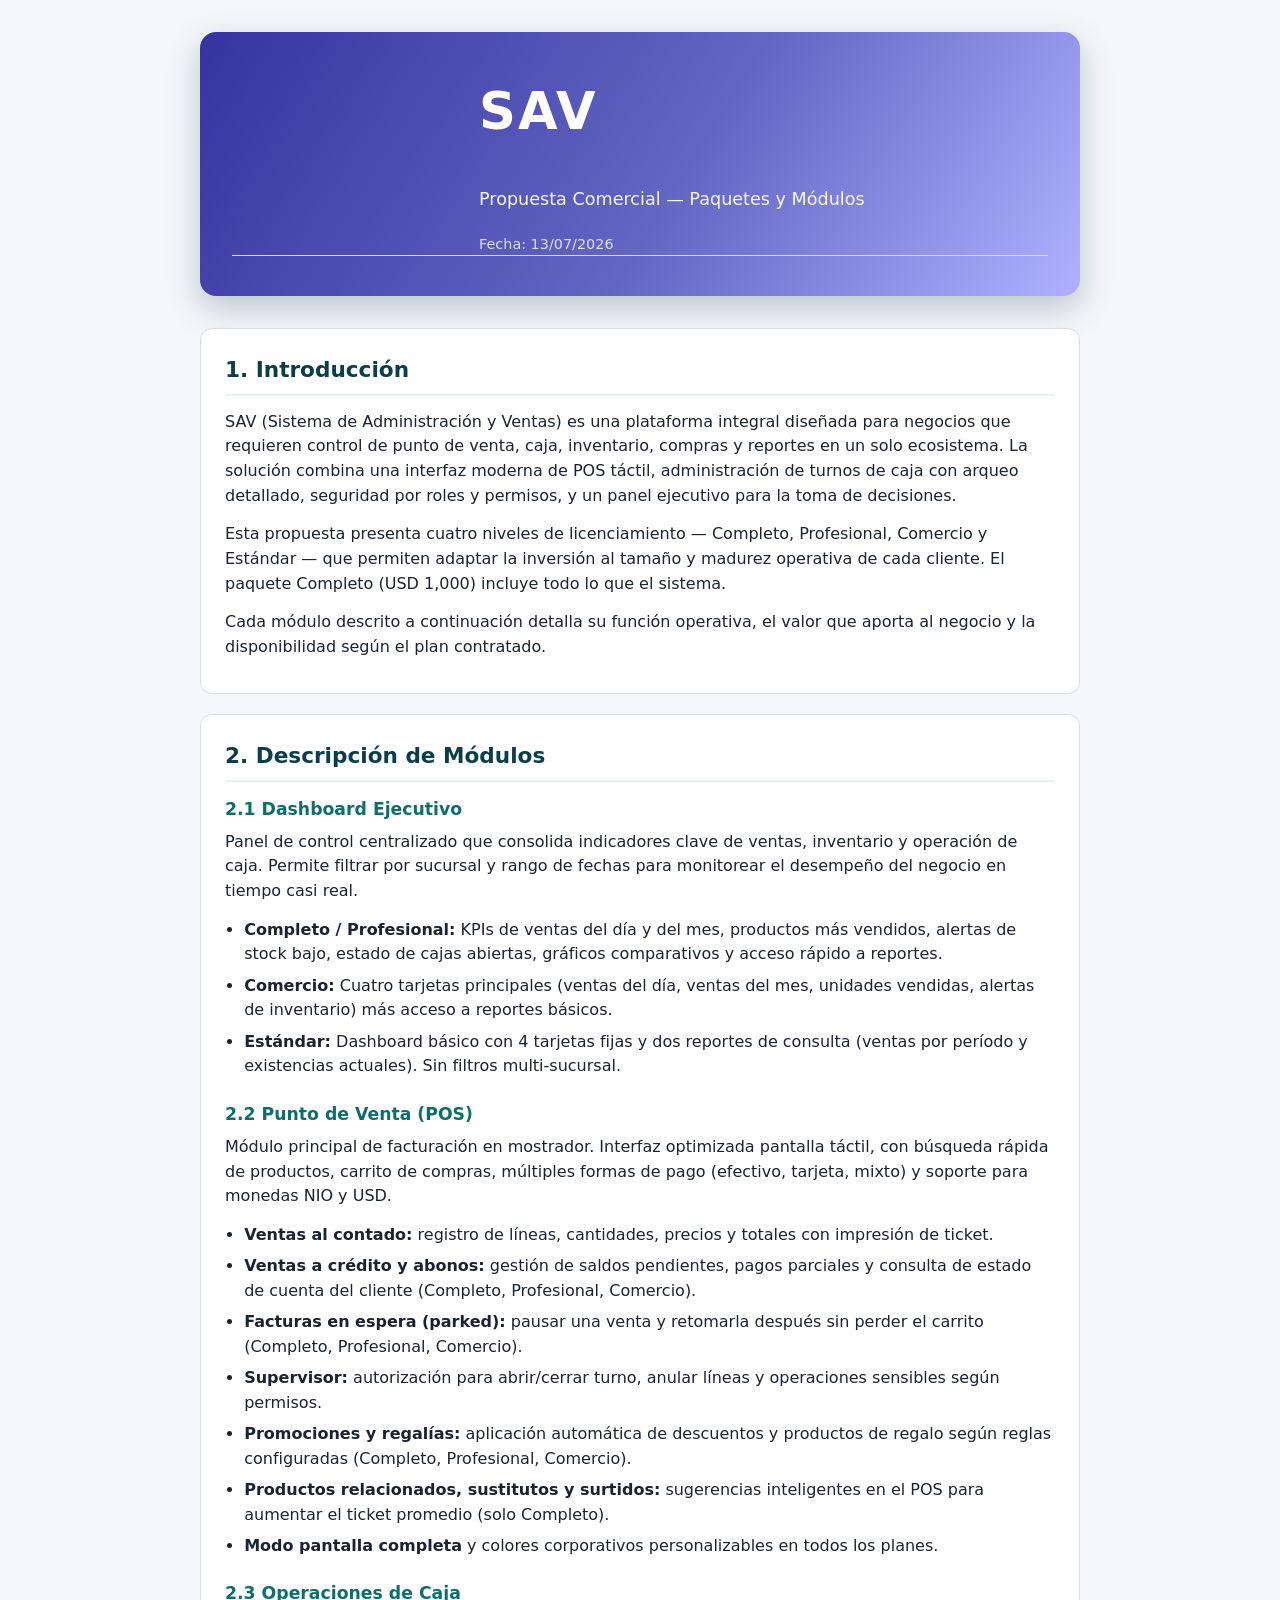
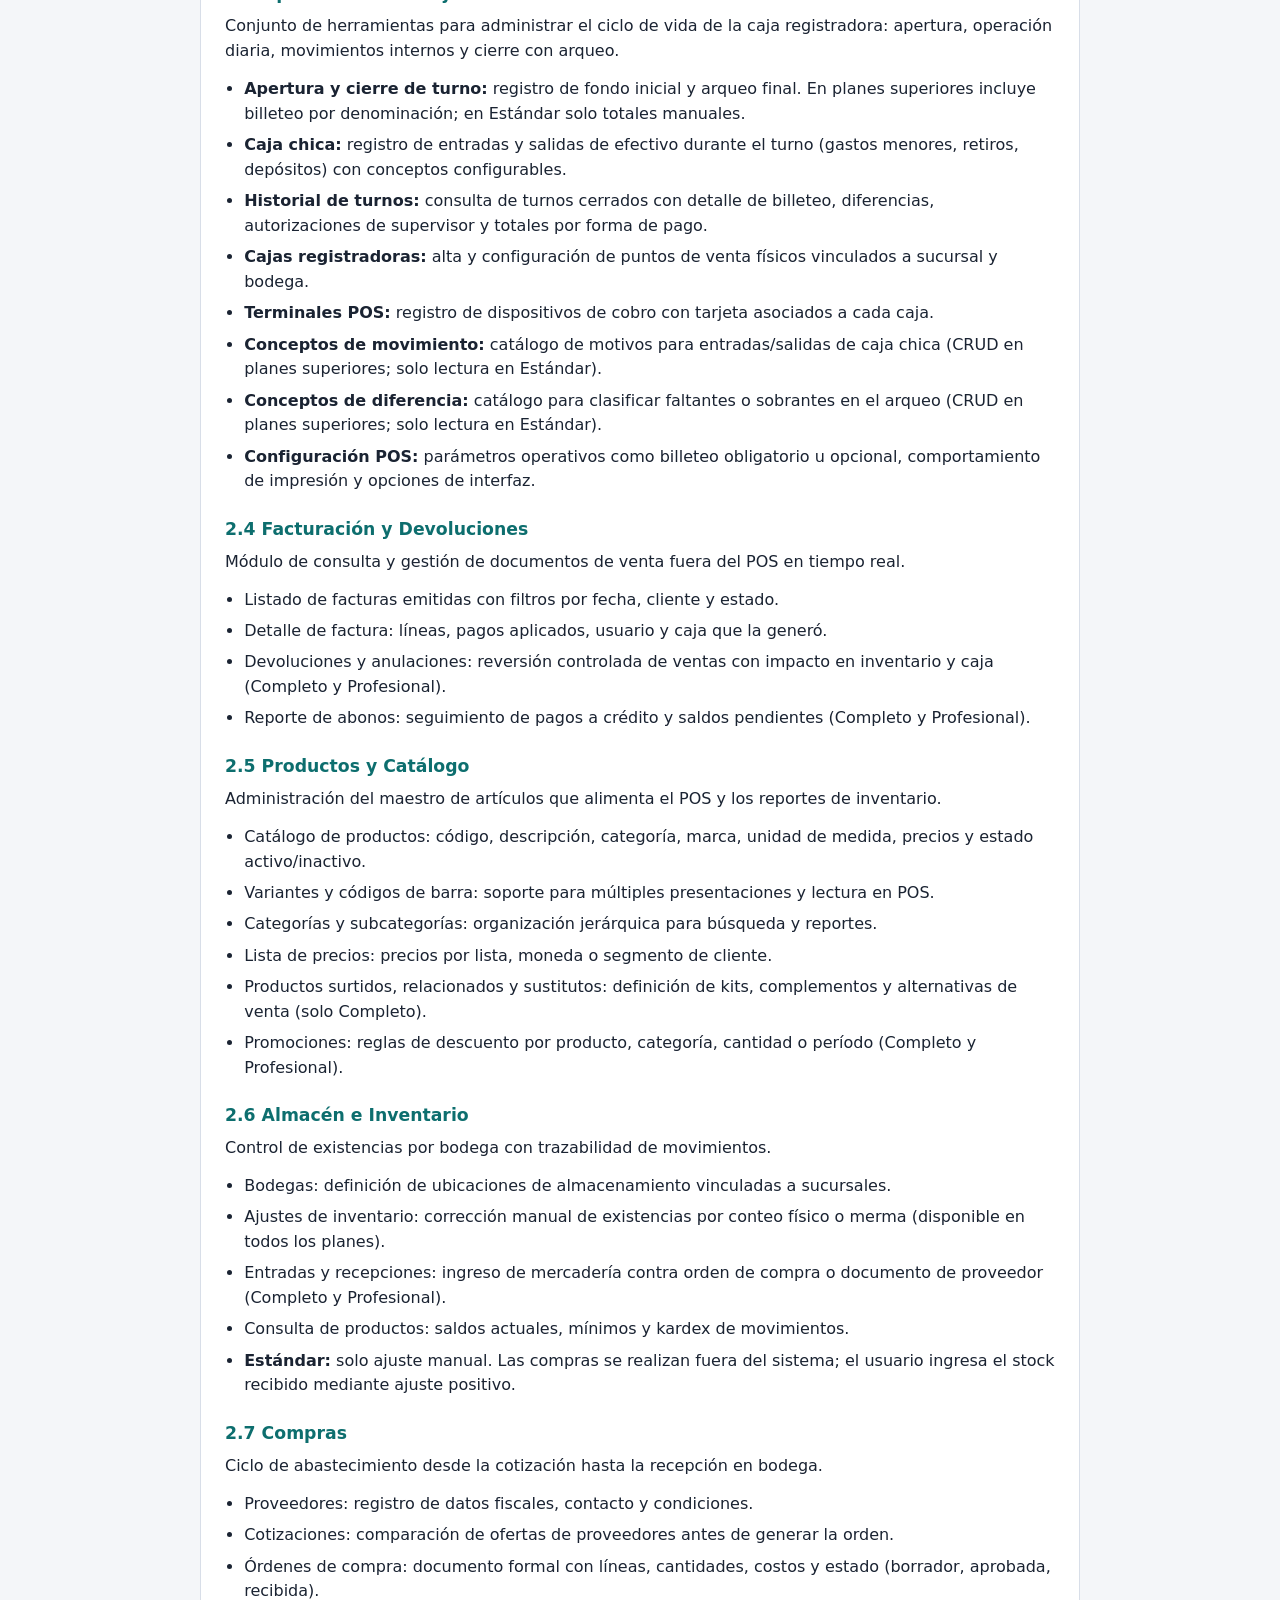
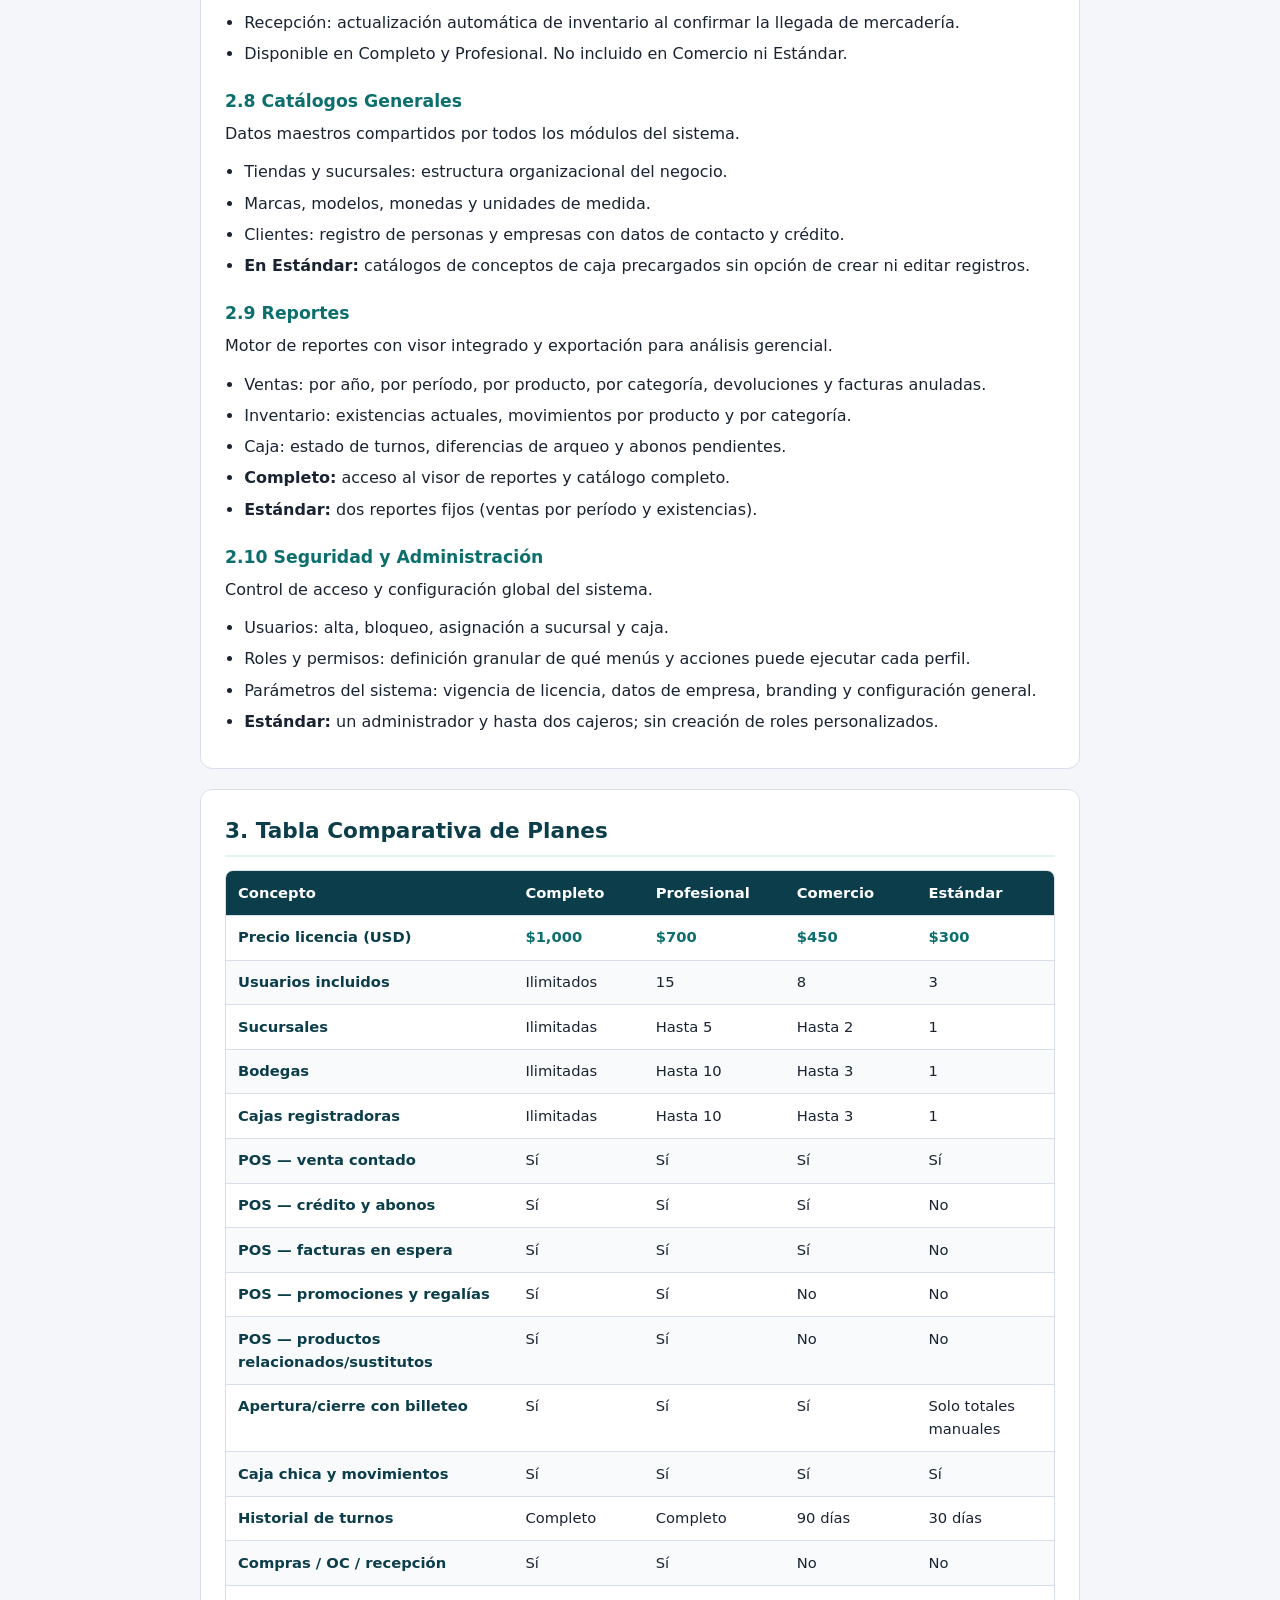
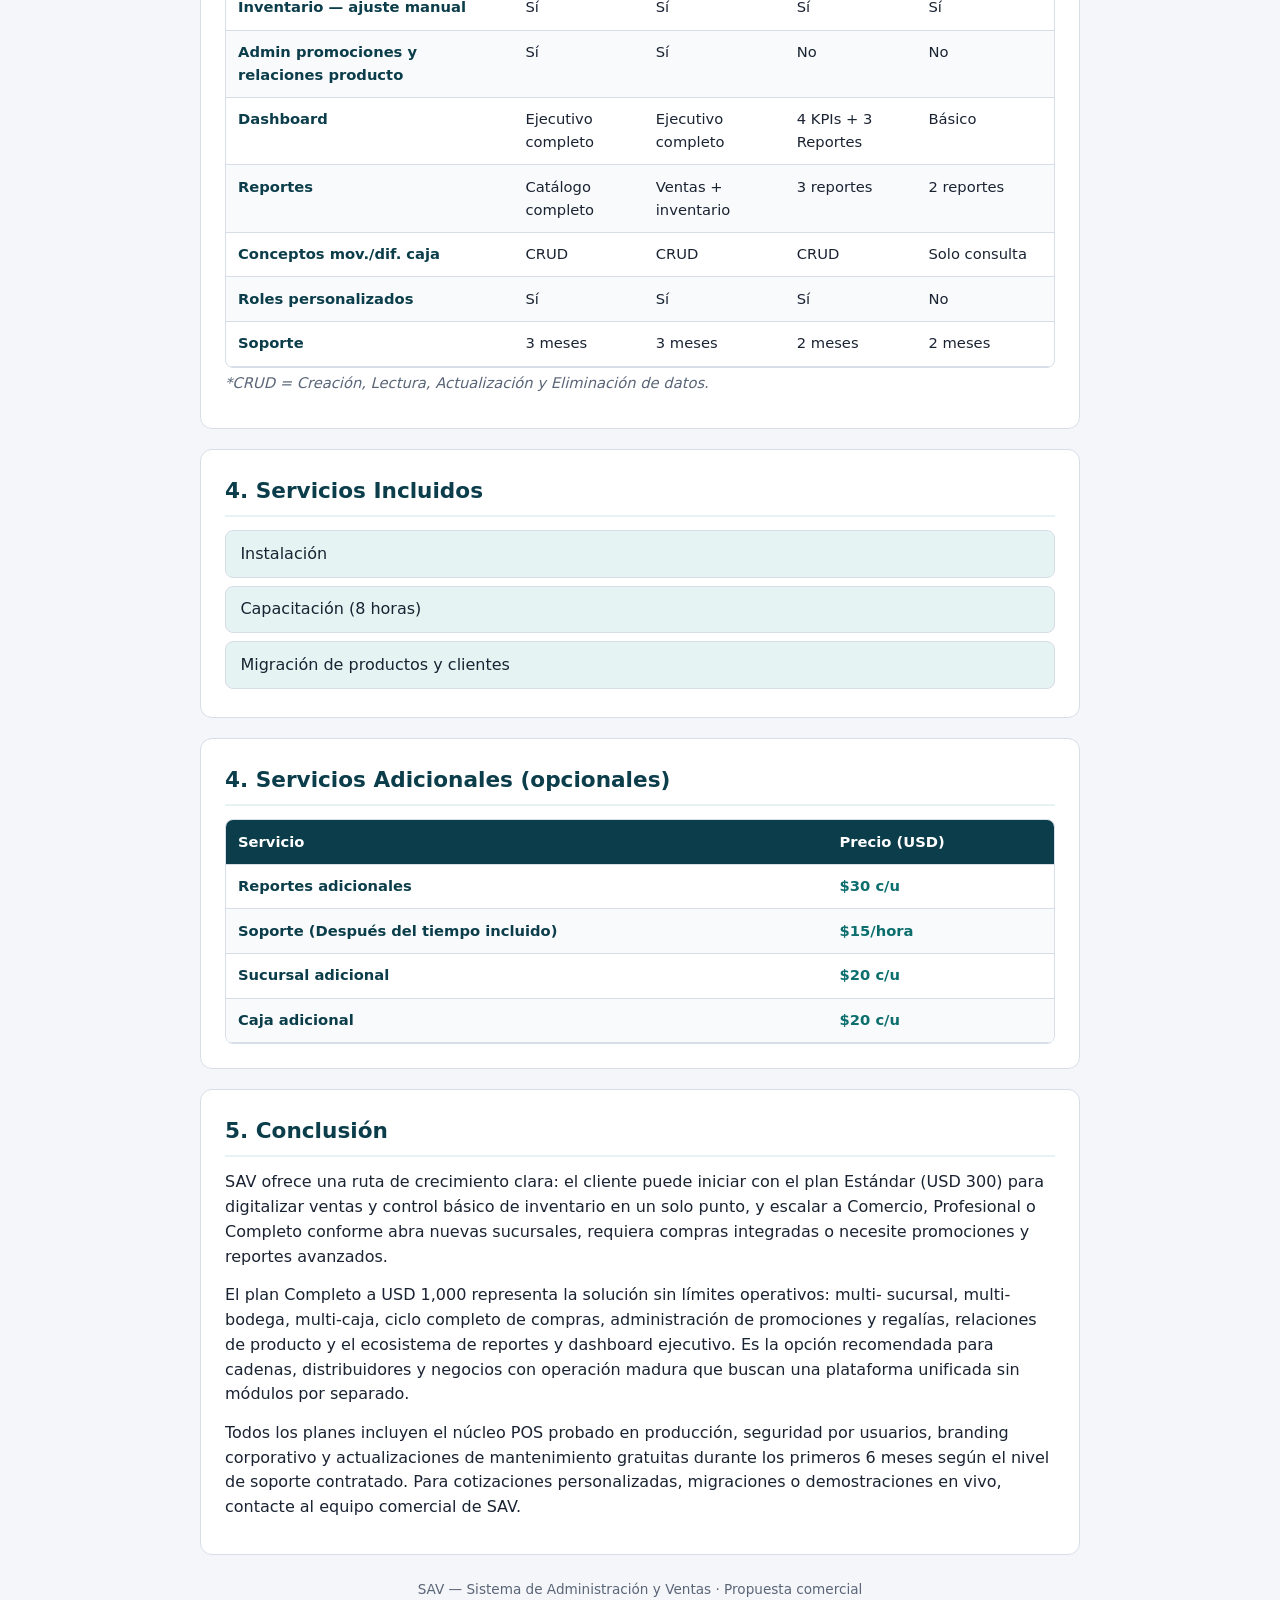
==== oferta-comercial.html @ ff7b7109 "Create oferta-comercial.html" ====
<!DOCTYPE html>
<html lang="es">
<head>
  <meta charset="UTF-8" />
  <meta name="viewport" content="width=device-width, initial-scale=1" />
  <title>SAV — Propuesta Comercial</title>
  <style>
    :root {
      --ink: #1a2332;
      --muted: #5a6577;
      --line: #d8dee8;
      --bg: #f4f6f9;
      --card: #ffffff;
      --accent: #0d6e6e;
      --accent-soft: #e6f3f3;
      --head: #0b3d4a;
    }
    * { box-sizing: border-box; }
    body {
      margin: 0;
      font-family: "Segoe UI", system-ui, -apple-system, sans-serif;
      color: var(--ink);
      background: var(--bg);
      line-height: 1.55;
    }
    .wrap {
      max-width: 920px;
      margin: 0 auto;
      padding: 2rem 1.25rem 4rem;
    }
    header.hero {
    background: linear-gradient(122deg, #36349f 0%, #6366c3 55%, #afb1ff 100%);
    color: #fff;
    border-radius: 16px;
    padding: 2.5rem 2rem;
    margin-bottom: 2rem;
    box-shadow: 0 12px 32px rgba(11, 61, 74, 0.25);
}
    header.hero .logo {    
    max-width: 201px;    
    background: rgba(255, 255, 255, 0.12); 
    padding: 0.45rem 0.7rem;
    
    }
    header.hero h1 { 
    font-size: clamp(2.4rem, 6vw, 3.2rem);
    letter-spacing: 0.04em;
    font-weight: 800;
    margin-top: 0px;
    }
    header.hero p {
      margin: 0.6rem 0 0;
      opacity: 0.95;
      font-size: 1.1rem;
      color:#fff;
    }
    header.hero .date {
      margin-top: 1.25rem;
      font-size: 0.9rem;
      opacity: 0.8;
    }
    section {
      background: var(--card);
      border: 1px solid var(--line);
      border-radius: 12px;
      padding: 1.5rem 1.5rem 1.25rem;
      margin-bottom: 1.25rem;
    }
    h2 {
      margin: 0 0 0.85rem;
      color: var(--head);
      font-size: 1.35rem;
      border-bottom: 2px solid var(--accent-soft);
      padding-bottom: 0.45rem;
    }
    h3 {
      margin: 1.35rem 0 0.45rem;
      color: var(--accent);
      font-size: 1.08rem;
    }
    h3:first-of-type { margin-top: 0.35rem; }
    p { margin: 0 0 0.85rem; color: var(--ink); }
    ul {
      margin: 0.35rem 0 0.85rem;
      padding-left: 1.2rem;
    }
    li { margin-bottom: 0.4rem; }
    .note {
      font-size: 0.92rem;
      color: var(--muted);
      font-style: italic;
    }
    .table-wrap {
      overflow-x: auto;
      margin: 0.75rem 0 0.25rem;
      border-radius: 8px;
      border: 1px solid var(--line);
    }
    table {
      width: 100%;
      border-collapse: collapse;
      font-size: 0.92rem;
      min-width: 640px;
    }
    th, td {
      border-bottom: 1px solid var(--line);
      padding: 0.65rem 0.75rem;
      text-align: left;
      vertical-align: top;
    }
    th {
      background: var(--head);
      color: #fff;
      font-weight: 600;
      position: sticky;
      top: 0;
    }
    tr:nth-child(even) td { background: #f8fafb; }
    td:first-child { font-weight: 600; color: var(--head); }
    .price { color: var(--accent); font-weight: 700; }
    .included-list {
      list-style: none;
      padding: 0;
      margin: 0.5rem 0 0;
    }
    .included-list li {
      padding: 0.65rem 0.9rem;
      border: 1px solid var(--line);
      border-radius: 8px;
      margin-bottom: 0.5rem;
      background: var(--accent-soft);
    }
    footer {
      text-align: center;
      color: var(--muted);
      font-size: 0.85rem;
      margin-top: 1.5rem;
    }
    @media print {
      body { background: #fff; }
      .wrap { padding: 0; max-width: none; }
      header.hero { box-shadow: none; border-radius: 0; }
      section { break-inside: avoid; border: none; padding: 0.5rem 0; }
    }
  </style>
</head>
<body>
  <div class="wrap">
    <header class="hero">
     <table>
        <tbody><tr>
            <td style="width: 247px;">
            <img class="logo" src="SAV.jpg" alt="Logo de la empresa" onerror="this.style.display='none'">
        </td>
              <td style=" padding: 0;  margin: 0;">
              <div>
          <h1>SAV</h1>
      <p>Propuesta Comercial — Paquetes y Módulos</p>
      <div class="date">Fecha: 13/07/2026</div>
     </div>
        </td>
        </tr>
    </tbody></table>
    </header>

    <section id="introduccion">
      <h2>1. Introducción</h2>
      <p>
        SAV (Sistema de Administración y Ventas) es una plataforma integral diseñada
        para negocios que requieren control de punto de venta, caja, inventario, compras y
        reportes en un solo ecosistema. La solución combina una interfaz moderna de
        POS táctil, administración de turnos de caja con arqueo detallado, seguridad por
        roles y permisos, y un panel ejecutivo para la toma de decisiones.
      </p>
      <p>
        Esta propuesta presenta cuatro niveles de licenciamiento — Completo,
        Profesional, Comercio y Estándar — que permiten adaptar la inversión al tamaño y
        madurez operativa de cada cliente. El paquete Completo (USD 1,000) incluye todo
        lo que el sistema.
      </p>
      <p>
        Cada módulo descrito a continuación detalla su función operativa, el valor que
        aporta al negocio y la disponibilidad según el plan contratado.
      </p>
    </section>

    <section id="modulos">
      <h2>2. Descripción de Módulos</h2>

      <h3>2.1 Dashboard Ejecutivo</h3>
      <p>
        Panel de control centralizado que consolida indicadores clave de ventas,
        inventario y operación de caja. Permite filtrar por sucursal y rango de fechas para
        monitorear el desempeño del negocio en tiempo casi real.
      </p>
      <ul>
        <li><strong>Completo / Profesional:</strong> KPIs de ventas del día y del mes, productos más vendidos, alertas de stock bajo, estado de cajas abiertas, gráficos comparativos y acceso rápido a reportes.</li>
        <li><strong>Comercio:</strong> Cuatro tarjetas principales (ventas del día, ventas del mes, unidades vendidas, alertas de inventario) más acceso a reportes básicos.</li>
        <li><strong>Estándar:</strong> Dashboard básico con 4 tarjetas fijas y dos reportes de consulta (ventas por período y existencias actuales). Sin filtros multi-sucursal.</li>
      </ul>

      <h3>2.2 Punto de Venta (POS)</h3>
      <p>
        Módulo principal de facturación en mostrador. Interfaz optimizada pantalla táctil,
        con búsqueda rápida de productos, carrito de compras, múltiples formas de pago
        (efectivo, tarjeta, mixto) y soporte para monedas NIO y USD.
      </p>
      <ul>
        <li><strong>Ventas al contado:</strong> registro de líneas, cantidades, precios y totales con impresión de ticket.</li>
        <li><strong>Ventas a crédito y abonos:</strong> gestión de saldos pendientes, pagos parciales y consulta de estado de cuenta del cliente (Completo, Profesional, Comercio).</li>
        <li><strong>Facturas en espera (parked):</strong> pausar una venta y retomarla después sin perder el carrito (Completo, Profesional, Comercio).</li>
        <li><strong>Supervisor:</strong> autorización para abrir/cerrar turno, anular líneas y operaciones sensibles según permisos.</li>
        <li><strong>Promociones y regalías:</strong> aplicación automática de descuentos y productos de regalo según reglas configuradas (Completo, Profesional, Comercio).</li>
        <li><strong>Productos relacionados, sustitutos y surtidos:</strong> sugerencias inteligentes en el POS para aumentar el ticket promedio (solo Completo).</li>
        <li><strong>Modo pantalla completa</strong> y colores corporativos personalizables en todos los planes.</li>
      </ul>

      <h3>2.3 Operaciones de Caja</h3>
      <p>
        Conjunto de herramientas para administrar el ciclo de vida de la caja registradora:
        apertura, operación diaria, movimientos internos y cierre con arqueo.
      </p>
      <ul>
        <li><strong>Apertura y cierre de turno:</strong> registro de fondo inicial y arqueo final. En planes superiores incluye billeteo por denominación; en Estándar solo totales manuales.</li>
        <li><strong>Caja chica:</strong> registro de entradas y salidas de efectivo durante el turno (gastos menores, retiros, depósitos) con conceptos configurables.</li>
        <li><strong>Historial de turnos:</strong> consulta de turnos cerrados con detalle de billeteo, diferencias, autorizaciones de supervisor y totales por forma de pago.</li>
        <li><strong>Cajas registradoras:</strong> alta y configuración de puntos de venta físicos vinculados a sucursal y bodega.</li>
        <li><strong>Terminales POS:</strong> registro de dispositivos de cobro con tarjeta asociados a cada caja.</li>
        <li><strong>Conceptos de movimiento:</strong> catálogo de motivos para entradas/salidas de caja chica (CRUD en planes superiores; solo lectura en Estándar).</li>
        <li><strong>Conceptos de diferencia:</strong> catálogo para clasificar faltantes o sobrantes en el arqueo (CRUD en planes superiores; solo lectura en Estándar).</li>
        <li><strong>Configuración POS:</strong> parámetros operativos como billeteo obligatorio u opcional, comportamiento de impresión y opciones de interfaz.</li>
      </ul>

      <h3>2.4 Facturación y Devoluciones</h3>
      <p>
        Módulo de consulta y gestión de documentos de venta fuera del POS en tiempo real.
      </p>
      <ul>
        <li>Listado de facturas emitidas con filtros por fecha, cliente y estado.</li>
        <li>Detalle de factura: líneas, pagos aplicados, usuario y caja que la generó.</li>
        <li>Devoluciones y anulaciones: reversión controlada de ventas con impacto en inventario y caja (Completo y Profesional).</li>
        <li>Reporte de abonos: seguimiento de pagos a crédito y saldos pendientes (Completo y Profesional).</li>
      </ul>

      <h3>2.5 Productos y Catálogo</h3>
      <p>
        Administración del maestro de artículos que alimenta el POS y los reportes de inventario.
      </p>
      <ul>
        <li>Catálogo de productos: código, descripción, categoría, marca, unidad de medida, precios y estado activo/inactivo.</li>
        <li>Variantes y códigos de barra: soporte para múltiples presentaciones y lectura en POS.</li>
        <li>Categorías y subcategorías: organización jerárquica para búsqueda y reportes.</li>
        <li>Lista de precios: precios por lista, moneda o segmento de cliente.</li>
        <li>Productos surtidos, relacionados y sustitutos: definición de kits, complementos y alternativas de venta (solo Completo).</li>
        <li>Promociones: reglas de descuento por producto, categoría, cantidad o período (Completo y Profesional).</li>
      </ul>

      <h3>2.6 Almacén e Inventario</h3>
      <p>
        Control de existencias por bodega con trazabilidad de movimientos.
      </p>
      <ul>
        <li>Bodegas: definición de ubicaciones de almacenamiento vinculadas a sucursales.</li>
        <li>Ajustes de inventario: corrección manual de existencias por conteo físico o merma (disponible en todos los planes).</li>
        <li>Entradas y recepciones: ingreso de mercadería contra orden de compra o documento de proveedor (Completo y Profesional).</li>
        <li>Consulta de productos: saldos actuales, mínimos y kardex de movimientos.</li>
        <li><strong>Estándar:</strong> solo ajuste manual. Las compras se realizan fuera del sistema; el usuario ingresa el stock recibido mediante ajuste positivo.</li>
      </ul>

      <h3>2.7 Compras</h3>
      <p>
        Ciclo de abastecimiento desde la cotización hasta la recepción en bodega.
      </p>
      <ul>
        <li>Proveedores: registro de datos fiscales, contacto y condiciones.</li>
        <li>Cotizaciones: comparación de ofertas de proveedores antes de generar la orden.</li>
        <li>Órdenes de compra: documento formal con líneas, cantidades, costos y estado (borrador, aprobada, recibida).</li>
        <li>Recepción: actualización automática de inventario al confirmar la llegada de mercadería.</li>
        <li>Disponible en Completo y Profesional. No incluido en Comercio ni Estándar.</li>
      </ul>

      <h3>2.8 Catálogos Generales</h3>
      <p>
        Datos maestros compartidos por todos los módulos del sistema.
      </p>
      <ul>
        <li>Tiendas y sucursales: estructura organizacional del negocio.</li>
        <li>Marcas, modelos, monedas y unidades de medida.</li>
        <li>Clientes: registro de personas y empresas con datos de contacto y crédito.</li>
        <li><strong>En Estándar:</strong> catálogos de conceptos de caja precargados sin opción de crear ni editar registros.</li>
      </ul>

      <h3>2.9 Reportes</h3>
      <p>
        Motor de reportes con visor integrado y exportación para análisis gerencial.
      </p>
      <ul>
        <li>Ventas: por año, por período, por producto, por categoría, devoluciones y facturas anuladas.</li>
        <li>Inventario: existencias actuales, movimientos por producto y por categoría.</li>
        <li>Caja: estado de turnos, diferencias de arqueo y abonos pendientes.</li>
        <li><strong>Completo:</strong> acceso al visor de reportes y catálogo completo.</li>
        <li><strong>Estándar:</strong> dos reportes fijos (ventas por período y existencias).</li>
      </ul>

      <h3>2.10 Seguridad y Administración</h3>
      <p>
        Control de acceso y configuración global del sistema.
      </p>
      <ul>
        <li>Usuarios: alta, bloqueo, asignación a sucursal y caja.</li>
        <li>Roles y permisos: definición granular de qué menús y acciones puede ejecutar cada perfil.</li>
        <li>Parámetros del sistema: vigencia de licencia, datos de empresa, branding y configuración general.</li>
        <li><strong>Estándar:</strong> un administrador y hasta dos cajeros; sin creación de roles personalizados.</li>
      </ul>
    </section>

    <section id="planes">
      <h2>3. Tabla Comparativa de Planes</h2>
      <div class="table-wrap">
        <table>
          <thead>
            <tr>
              <th>Concepto</th>
              <th>Completo</th>
              <th>Profesional</th>
              <th>Comercio</th>
              <th>Estándar</th>
            </tr>
          </thead>
          <tbody>
            <tr>
              <td>Precio licencia (USD)</td>
              <td class="price">$1,000</td>
              <td class="price">$700</td>
              <td class="price">$450</td>
              <td class="price">$300</td>
            </tr>
            <tr><td>Usuarios incluidos</td><td>Ilimitados</td><td>15</td><td>8</td><td>3</td></tr>
            <tr><td>Sucursales</td><td>Ilimitadas</td><td>Hasta 5</td><td>Hasta 2</td><td>1</td></tr>
            <tr><td>Bodegas</td><td>Ilimitadas</td><td>Hasta 10</td><td>Hasta 3</td><td>1</td></tr>
            <tr><td>Cajas registradoras</td><td>Ilimitadas</td><td>Hasta 10</td><td>Hasta 3</td><td>1</td></tr>
            <tr><td>POS — venta contado</td><td>Sí</td><td>Sí</td><td>Sí</td><td>Sí</td></tr>
            <tr><td>POS — crédito y abonos</td><td>Sí</td><td>Sí</td><td>Sí</td><td>No</td></tr>
            <tr><td>POS — facturas en espera</td><td>Sí</td><td>Sí</td><td>Sí</td><td>No</td></tr>
            <tr><td>POS — promociones y regalías</td><td>Sí</td><td>Sí</td><td>No</td><td>No</td></tr>
            <tr><td>POS — productos relacionados/sustitutos</td><td>Sí</td><td>Sí</td><td>No</td><td>No</td></tr>
            <tr><td>Apertura/cierre con billeteo</td><td>Sí</td><td>Sí</td><td>Sí</td><td>Solo totales manuales</td></tr>
            <tr><td>Caja chica y movimientos</td><td>Sí</td><td>Sí</td><td>Sí</td><td>Sí</td></tr>
            <tr><td>Historial de turnos</td><td>Completo</td><td>Completo</td><td>90 días</td><td>30 días</td></tr>
            <tr><td>Compras / OC / recepción</td><td>Sí</td><td>Sí</td><td>No</td><td>No</td></tr>
            <tr><td>Inventario — ajuste manual</td><td>Sí</td><td>Sí</td><td>Sí</td><td>Sí</td></tr>
            <tr><td>Admin promociones y relaciones producto</td><td>Sí</td><td>Sí</td><td>No</td><td>No</td></tr>
            <tr>
              <td>Dashboard</td>
              <td>Ejecutivo completo</td>
              <td>Ejecutivo completo</td>
              <td>4 KPIs + 3 Reportes</td>
              <td>Básico</td>
            </tr>
            <tr>
              <td>Reportes</td>
              <td>Catálogo completo</td>
              <td>Ventas + inventario</td>
              <td>3 reportes</td>
              <td>2 reportes</td>
            </tr>
            <tr>
              <td>Conceptos mov./dif. caja</td>
              <td>CRUD</td>
              <td>CRUD</td>
              <td>CRUD</td>
              <td>Solo consulta</td>
            </tr>
            <tr><td>Roles personalizados</td><td>Sí</td><td>Sí</td><td>Sí</td><td>No</td></tr>
            <tr><td>Soporte</td><td>3 meses</td><td>3 meses</td><td>2 meses</td><td>2 meses</td></tr>
          </tbody>
        </table>
      </div>
      <p class="note">*CRUD = Creación, Lectura, Actualización y Eliminación de datos.</p>
    </section>

    <section id="servicios-incluidos">
      <h2>4. Servicios Incluidos</h2>
      <ul class="included-list">
        <li>Instalación</li>
        <li>Capacitación (8 horas)</li>
        <li>Migración de productos y clientes</li>
      </ul>
    </section>

    <section id="servicios-adicionales">
      <h2>4. Servicios Adicionales (opcionales)</h2>
      <div class="table-wrap">
        <table>
          <thead>
            <tr>
              <th>Servicio</th>
              <th>Precio (USD)</th>
            </tr>
          </thead>
          <tbody>
            <tr><td>Reportes adicionales</td><td class="price">$30 c/u</td></tr>
            <tr><td>Soporte (Después del tiempo incluido)</td><td class="price">$15/hora</td></tr>
            <tr><td>Sucursal adicional</td><td class="price">$20 c/u</td></tr>
            <tr><td>Caja adicional</td><td class="price">$20 c/u</td></tr>
          </tbody>
        </table>
      </div>
    </section>

    <section id="conclusion">
      <h2>5. Conclusión</h2>
      <p>
        SAV ofrece una ruta de crecimiento clara: el cliente puede iniciar con el plan
        Estándar (USD 300) para digitalizar ventas y control básico de inventario en un
        solo punto, y escalar a Comercio, Profesional o Completo conforme abra
        nuevas sucursales, requiera compras integradas o necesite promociones y
        reportes avanzados.
      </p>
      <p>
        El plan Completo a USD 1,000 representa la solución sin límites operativos: multi-
        sucursal, multi-bodega, multi-caja, ciclo completo de compras, administración de
        promociones y regalías, relaciones de producto y el ecosistema de reportes y
        dashboard ejecutivo. Es la opción recomendada para cadenas, distribuidores y
        negocios con operación madura que buscan una plataforma unificada sin módulos
        por separado.
      </p>
      <p>
        Todos los planes incluyen el núcleo POS probado en producción, seguridad por
        usuarios, branding corporativo y actualizaciones de mantenimiento gratuitas
        durante los primeros 6 meses según el nivel de soporte contratado. Para
        cotizaciones personalizadas, migraciones o demostraciones en vivo, contacte al
        equipo comercial de SAV.
      </p>
    </section>

    <footer>
      SAV — Sistema de Administración y Ventas · Propuesta comercial
    </footer>
  </div>
</body>
</html>
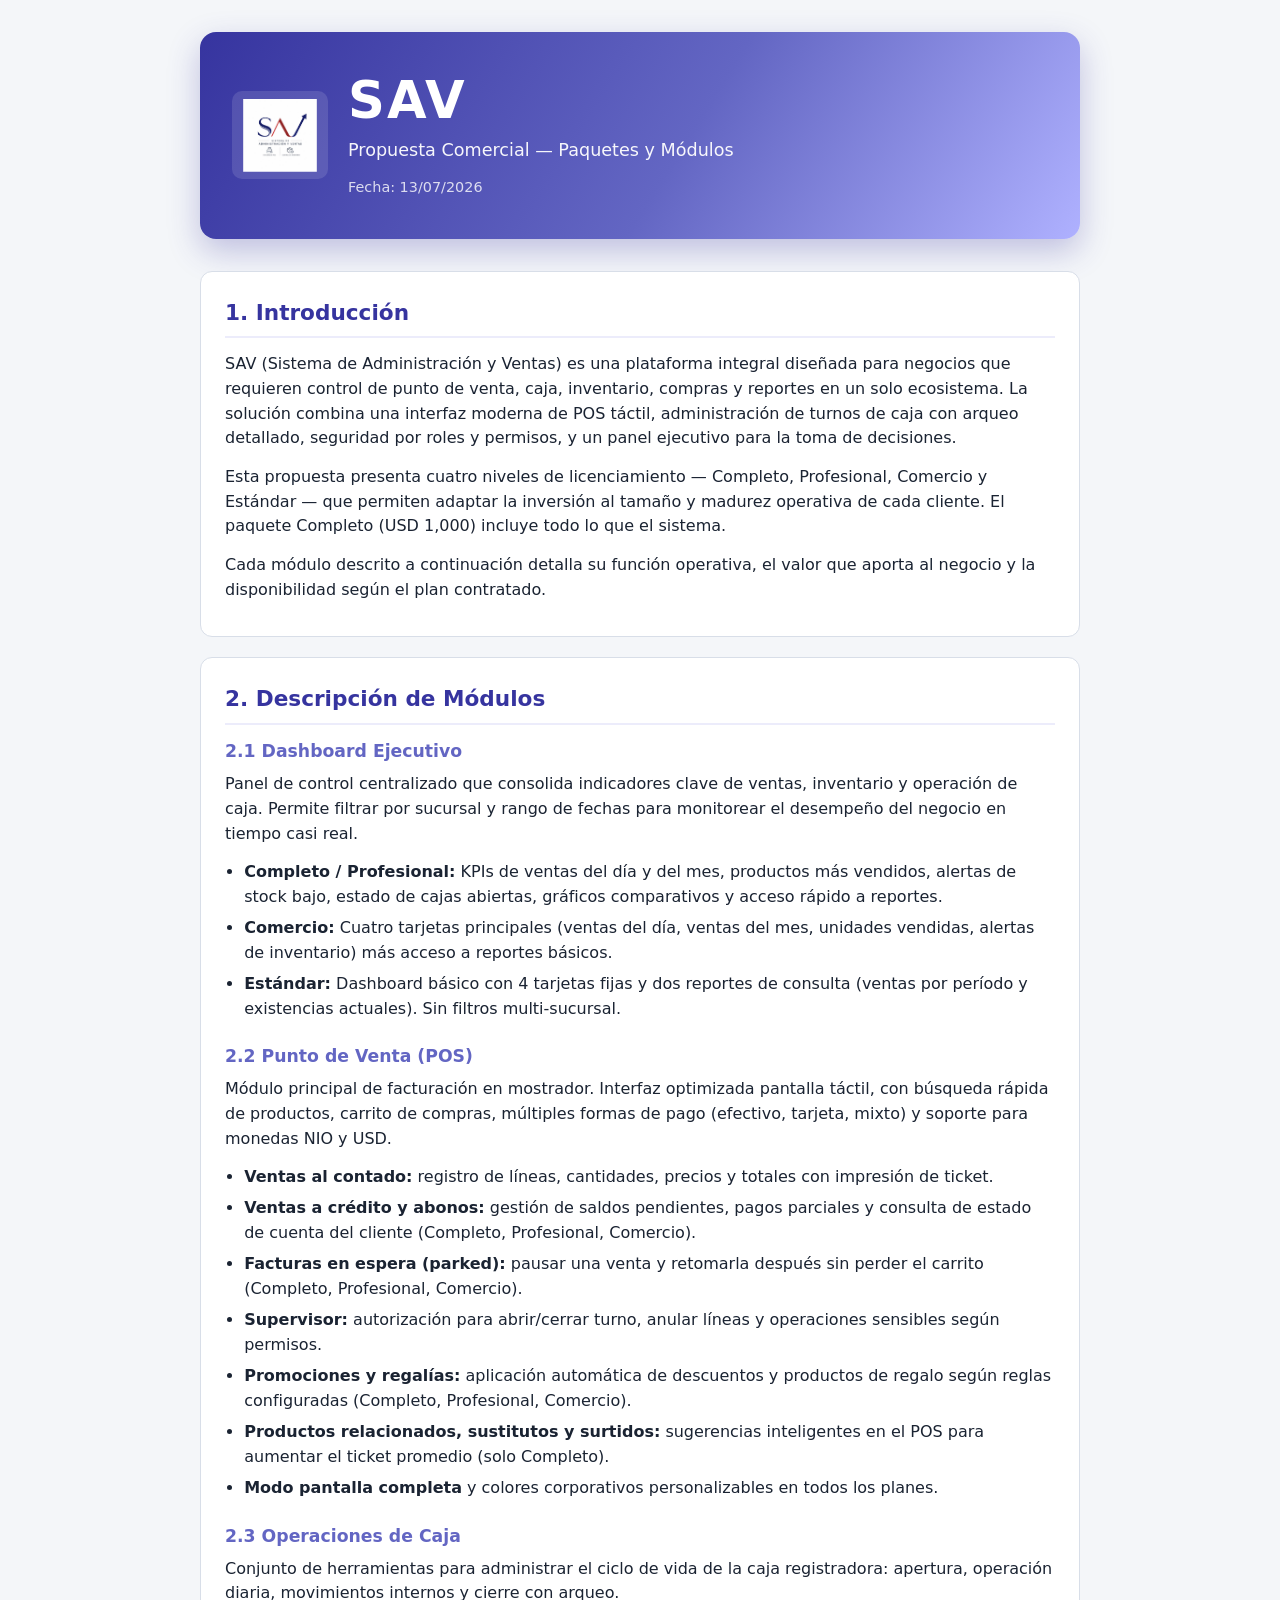
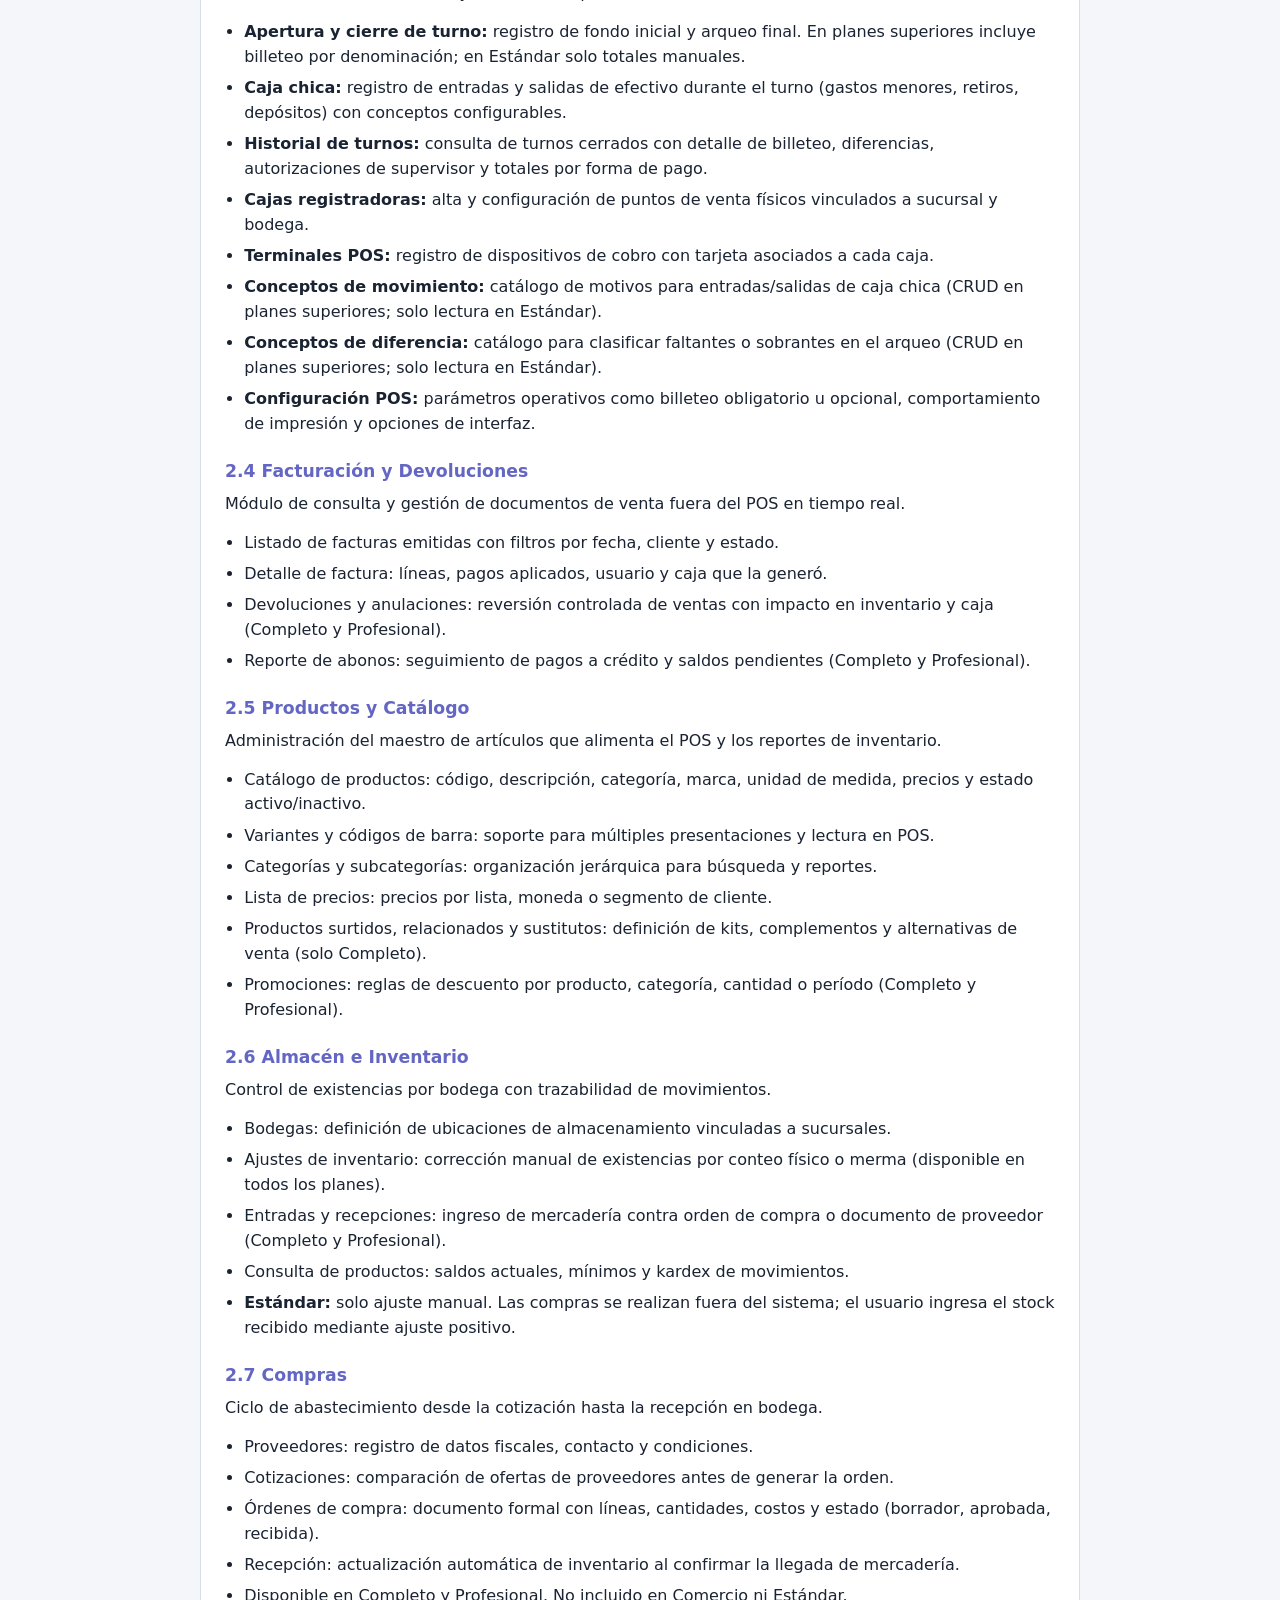
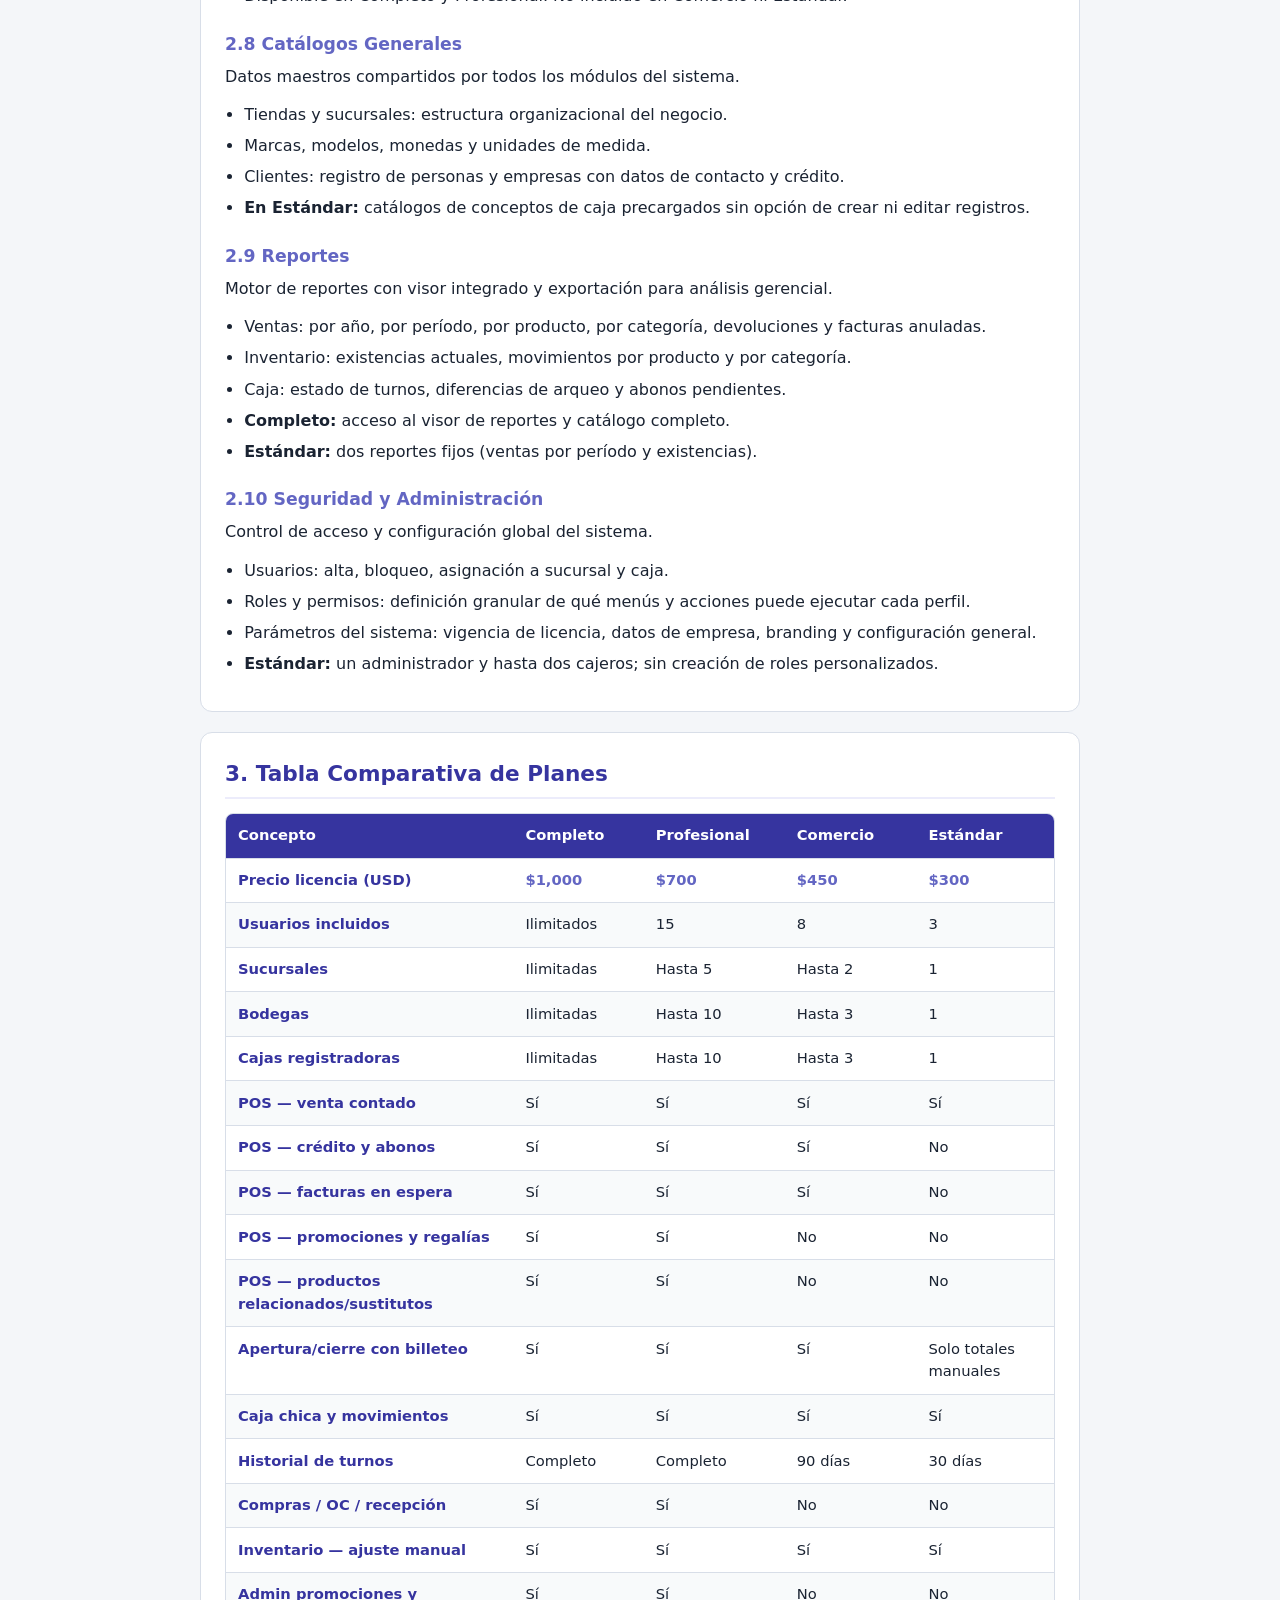
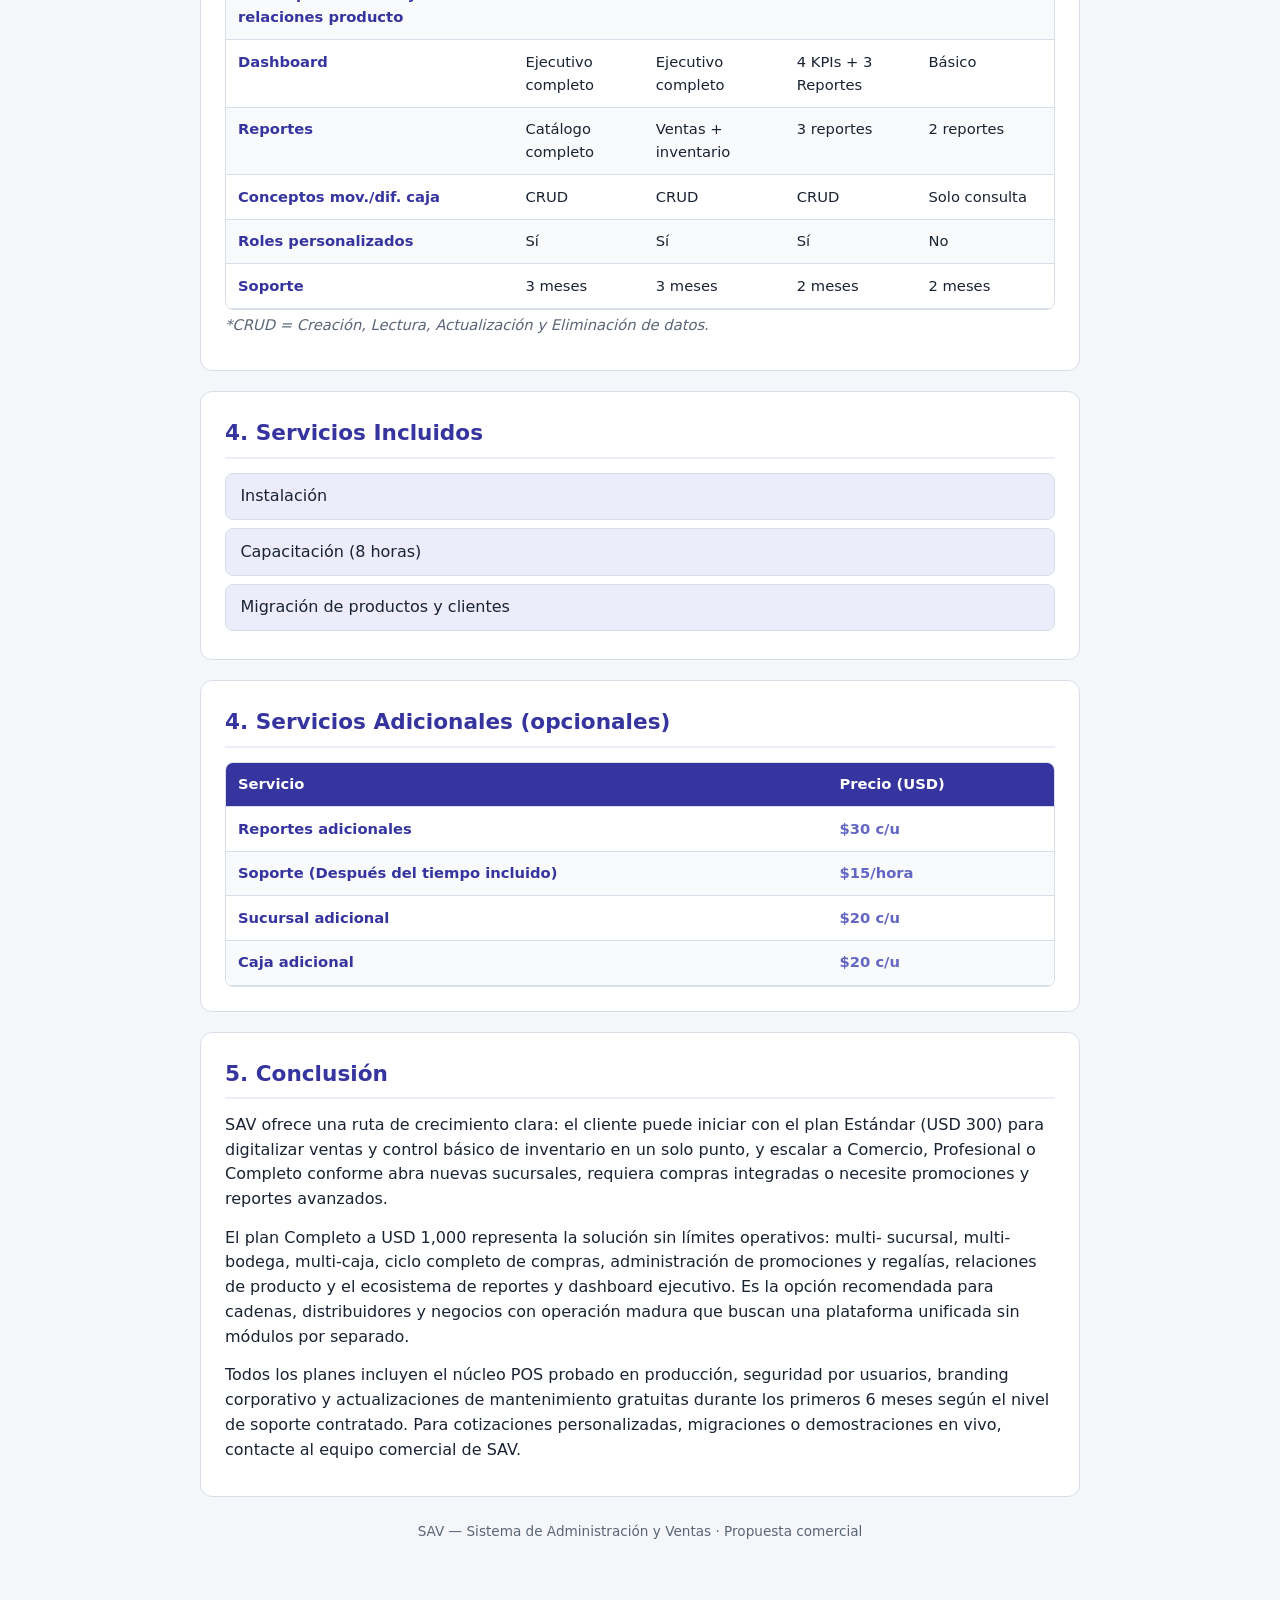
==== commit 33720044: "Update oferta-comercial.html" ====
--- a/oferta-comercial.html
+++ b/oferta-comercial.html
@@ -11,9 +11,9 @@
       --line: #d8dee8;
       --bg: #f4f6f9;
       --card: #ffffff;
-      --accent: #0d6e6e;
-      --accent-soft: #e6f3f3;
-      --head: #0b3d4a;
+      --accent: #6366c3;
+      --accent-soft: #ececfb;
+      --head: #36349f;
     }
     * { box-sizing: border-box; }
     body {
@@ -29,35 +29,67 @@
       padding: 2rem 1.25rem 4rem;
     }
     header.hero {
-    background: linear-gradient(122deg, #36349f 0%, #6366c3 55%, #afb1ff 100%);
-    color: #fff;
-    border-radius: 16px;
-    padding: 2.5rem 2rem;
-    margin-bottom: 2rem;
-    box-shadow: 0 12px 32px rgba(11, 61, 74, 0.25);
-}
-    header.hero .logo {    
-    max-width: 201px;    
-    background: rgba(255, 255, 255, 0.12); 
-    padding: 0.45rem 0.7rem;
-    
-    }
-    header.hero h1 { 
-    font-size: clamp(2.4rem, 6vw, 3.2rem);
-    letter-spacing: 0.04em;
-    font-weight: 800;
-    margin-top: 0px;
+      background: linear-gradient(122deg, #36349f 0%, #6366c3 55%, #afb1ff 100%);
+      color: #fff;
+      border-radius: 16px;
+      padding: 2.5rem 2rem;
+      margin-bottom: 2rem;
+      box-shadow: 0 12px 32px rgba(54, 52, 159, 0.28);
+    }
+    header.hero .brand {
+      display: flex;
+      align-items: center;
+      gap: 1rem 1.25rem;
+    }
+    header.hero .logo {
+      display: block;
+      flex: 0 0 auto;
+      max-width: min(201px, 38vw);
+      max-height: 88px;
+      width: auto;
+      height: auto;
+      object-fit: contain;
+      background: rgba(255, 255, 255, 0.12);
+      border-radius: 10px;
+      padding: 0.45rem 0.7rem;
+    }
+    header.hero .brand-text {
+      flex: 1 1 auto;
+      min-width: 0;
+    }
+    header.hero h1 {
+      margin: 0;
+      font-size: clamp(1.85rem, 7vw, 3.2rem);
+      letter-spacing: 0.04em;
+      font-weight: 800;
+      line-height: 1.1;
     }
     header.hero p {
-      margin: 0.6rem 0 0;
+      margin: 0.55rem 0 0;
       opacity: 0.95;
-      font-size: 1.1rem;
-      color:#fff;
+      font-size: clamp(0.95rem, 3.5vw, 1.1rem);
+      color: #fff;
     }
     header.hero .date {
-      margin-top: 1.25rem;
+      margin-top: 0.75rem;
       font-size: 0.9rem;
       opacity: 0.8;
+    }
+    @media (max-width: 560px) {
+      .wrap { padding: 1rem 0.85rem 3rem; }
+      header.hero {
+        padding: 1.35rem 1.1rem;
+        border-radius: 12px;
+      }
+      header.hero .brand {
+        flex-direction: column;
+        align-items: flex-start;
+        gap: 0.85rem;
+      }
+      header.hero .logo {
+        max-width: 140px;
+        max-height: 64px;
+      }
     }
     section {
       background: var(--card);
@@ -96,27 +128,27 @@
       border-radius: 8px;
       border: 1px solid var(--line);
     }
-    table {
+    .table-wrap table {
       width: 100%;
       border-collapse: collapse;
       font-size: 0.92rem;
       min-width: 640px;
     }
-    th, td {
+    .table-wrap th, .table-wrap td {
       border-bottom: 1px solid var(--line);
       padding: 0.65rem 0.75rem;
       text-align: left;
       vertical-align: top;
     }
-    th {
+    .table-wrap th {
       background: var(--head);
       color: #fff;
       font-weight: 600;
       position: sticky;
       top: 0;
     }
-    tr:nth-child(even) td { background: #f8fafb; }
-    td:first-child { font-weight: 600; color: var(--head); }
+    .table-wrap tr:nth-child(even) td { background: #f8fafb; }
+    .table-wrap td:first-child { font-weight: 600; color: var(--head); }
     .price { color: var(--accent); font-weight: 700; }
     .included-list {
       list-style: none;
@@ -147,20 +179,19 @@
 <body>
   <div class="wrap">
     <header class="hero">
-     <table>
-        <tbody><tr>
-            <td style="width: 247px;">
-            <img class="logo" src="SAV.jpg" alt="Logo de la empresa" onerror="this.style.display='none'">
-        </td>
-              <td style=" padding: 0;  margin: 0;">
-              <div>
+      <div class="brand">
+        <img
+          class="logo"
+          src="SAV.jpg"
+          alt="Logo de la empresa"
+          onerror="this.style.display='none'"
+        />
+        <div class="brand-text">
           <h1>SAV</h1>
-      <p>Propuesta Comercial — Paquetes y Módulos</p>
-      <div class="date">Fecha: 13/07/2026</div>
-     </div>
-        </td>
-        </tr>
-    </tbody></table>
+          <p>Propuesta Comercial — Paquetes y Módulos</p>
+          <div class="date">Fecha: 13/07/2026</div>
+        </div>
+      </div>
     </header>
 
     <section id="introduccion">
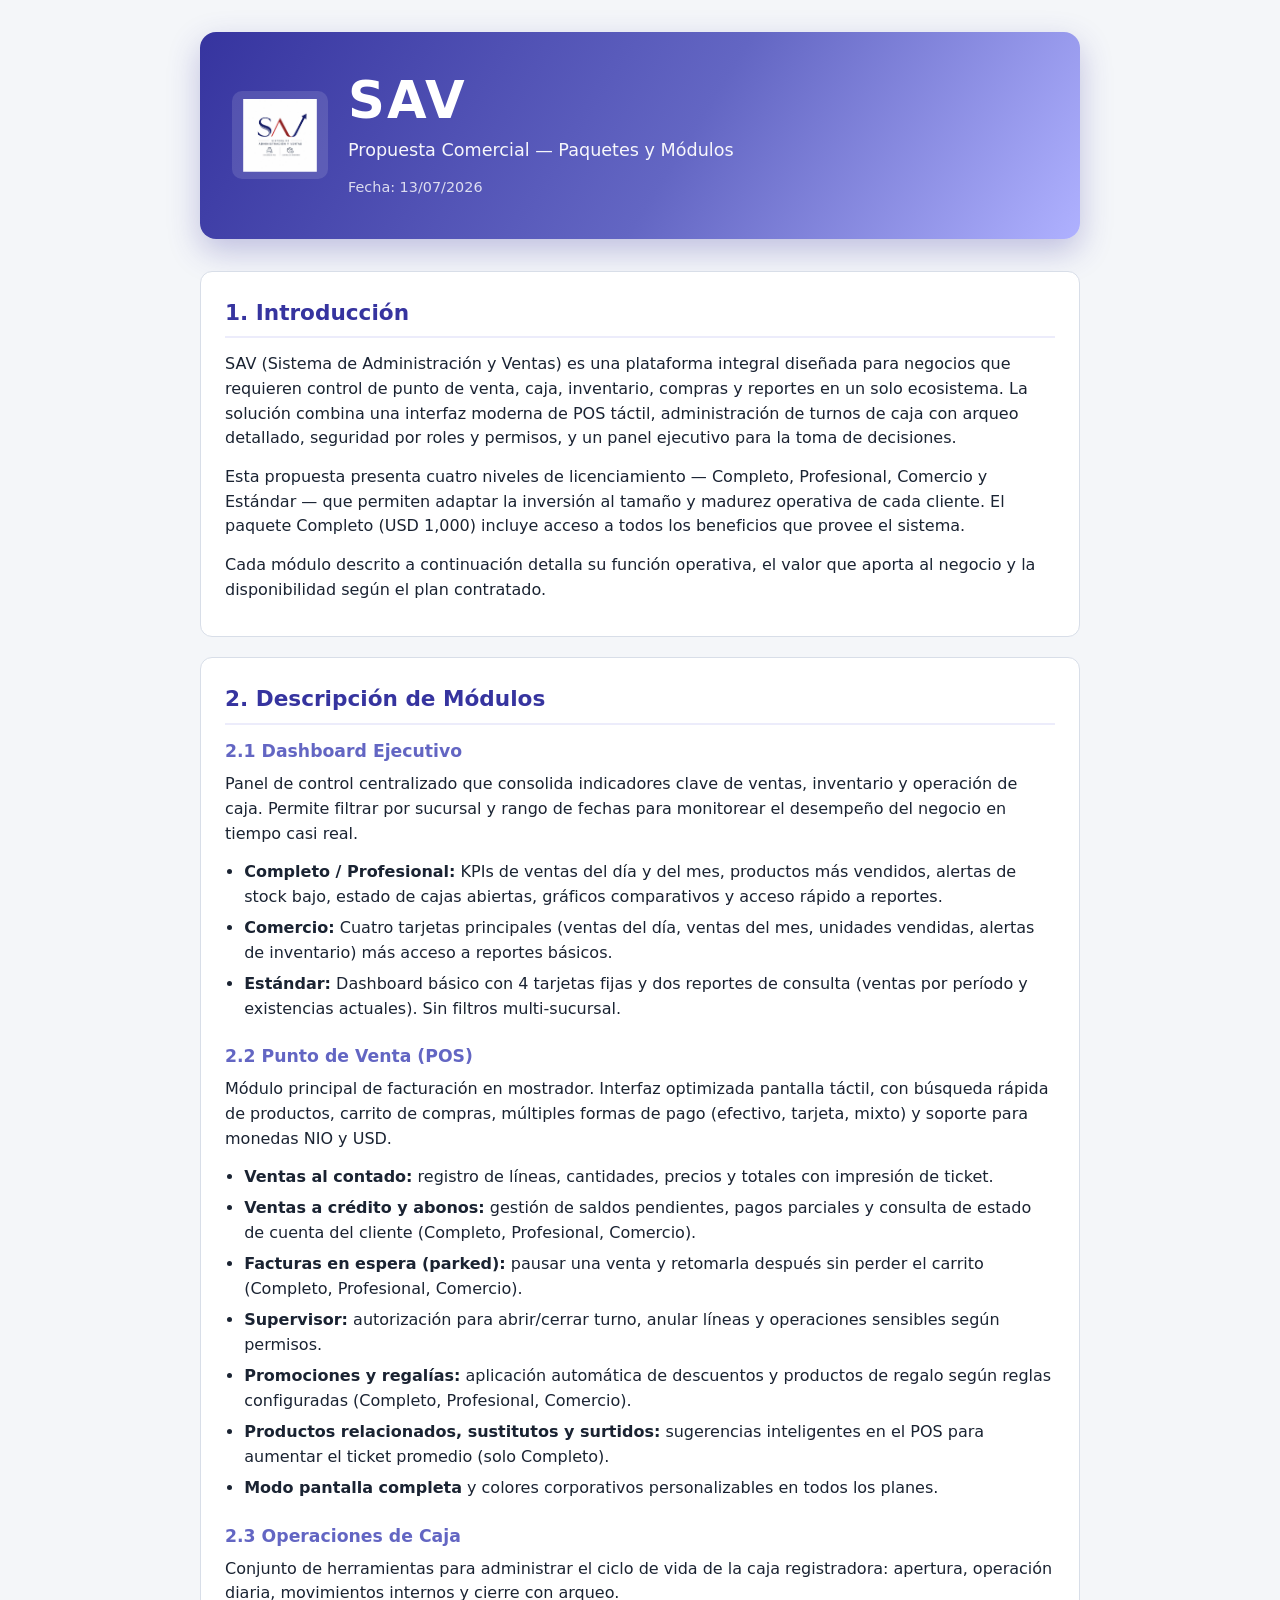
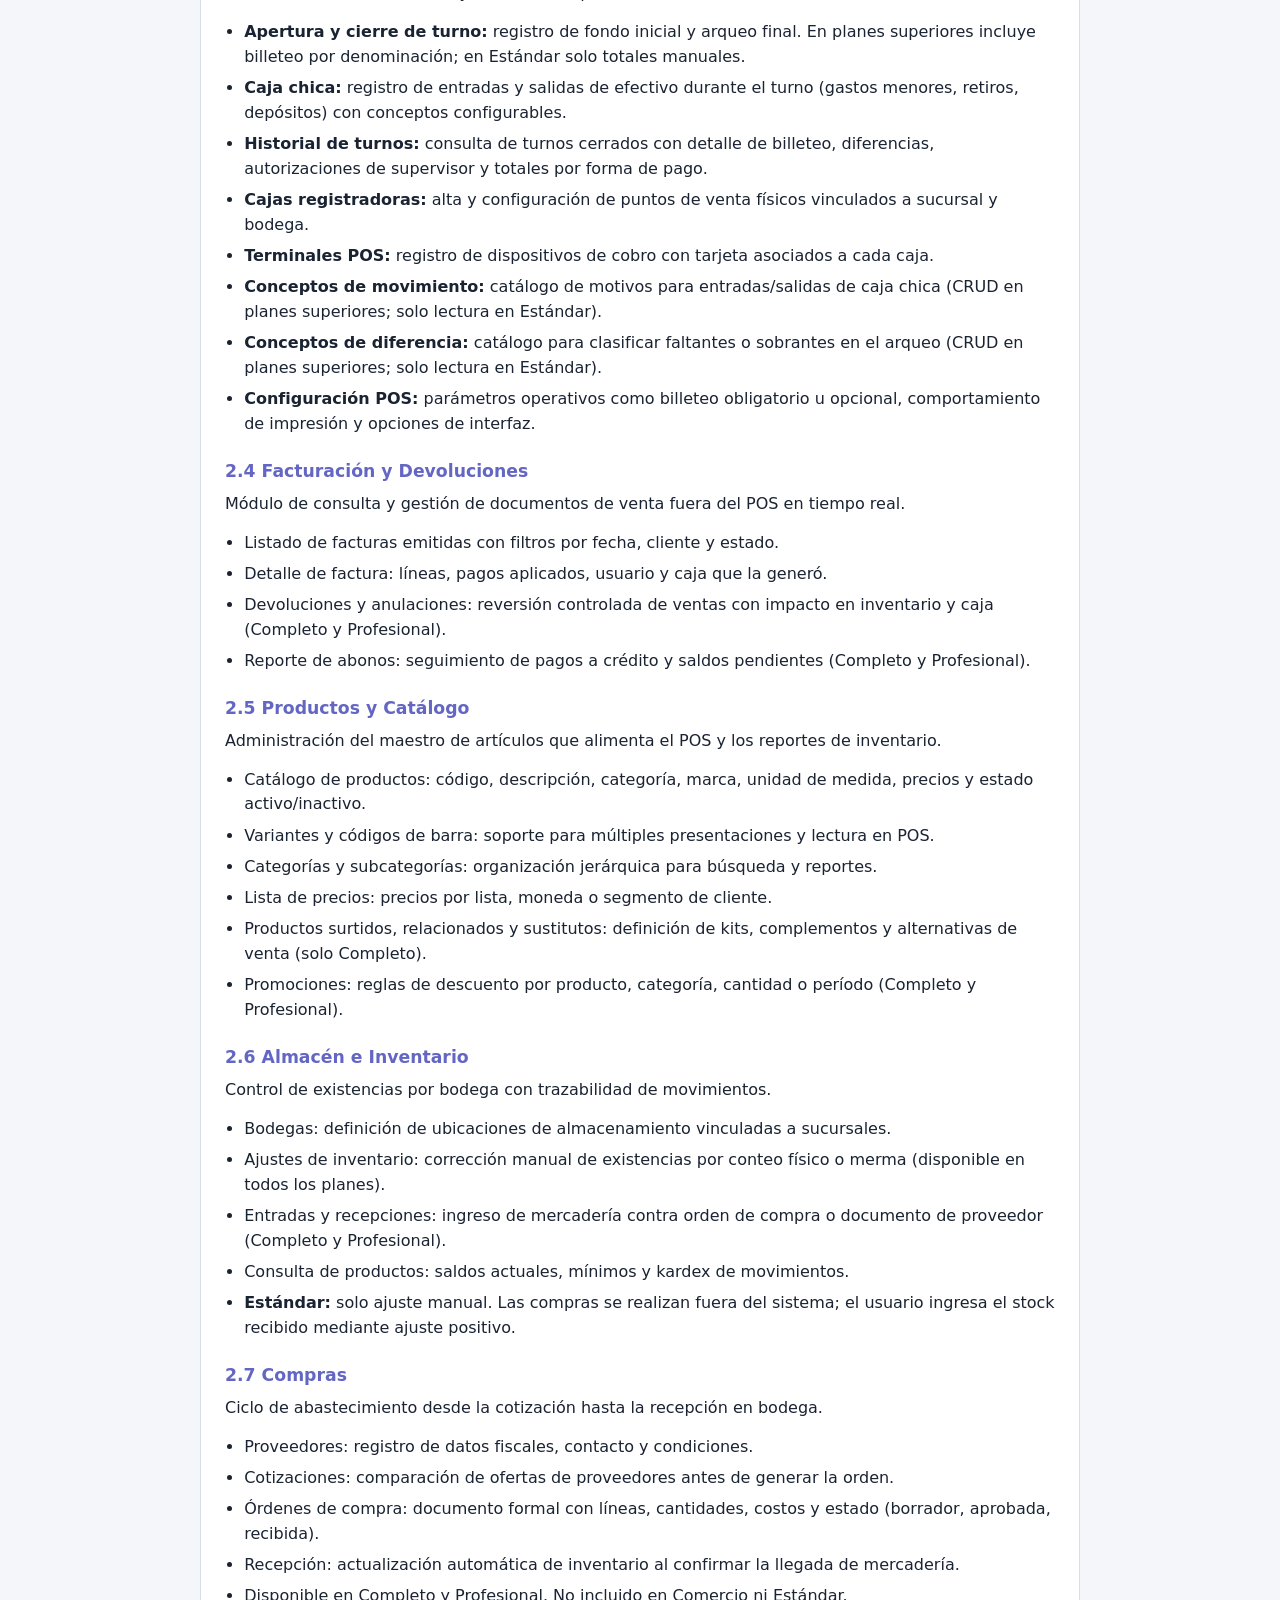
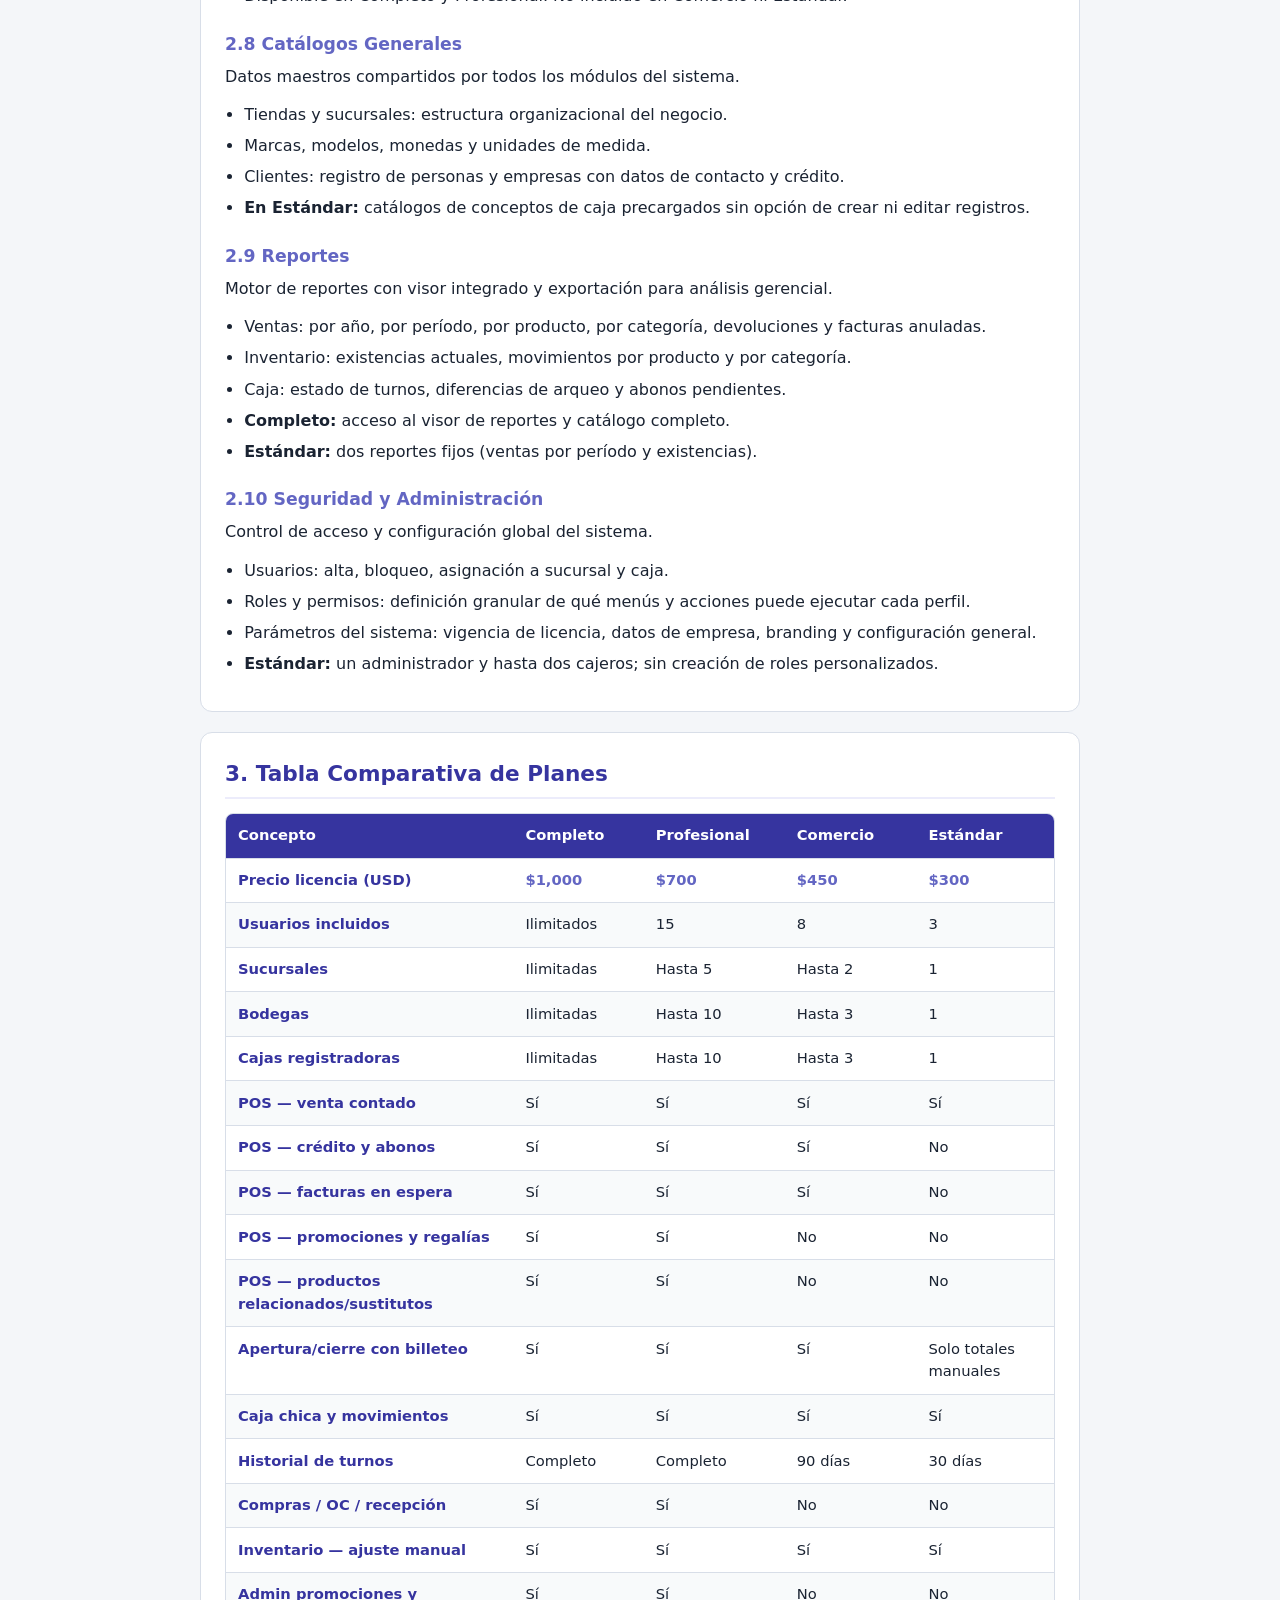
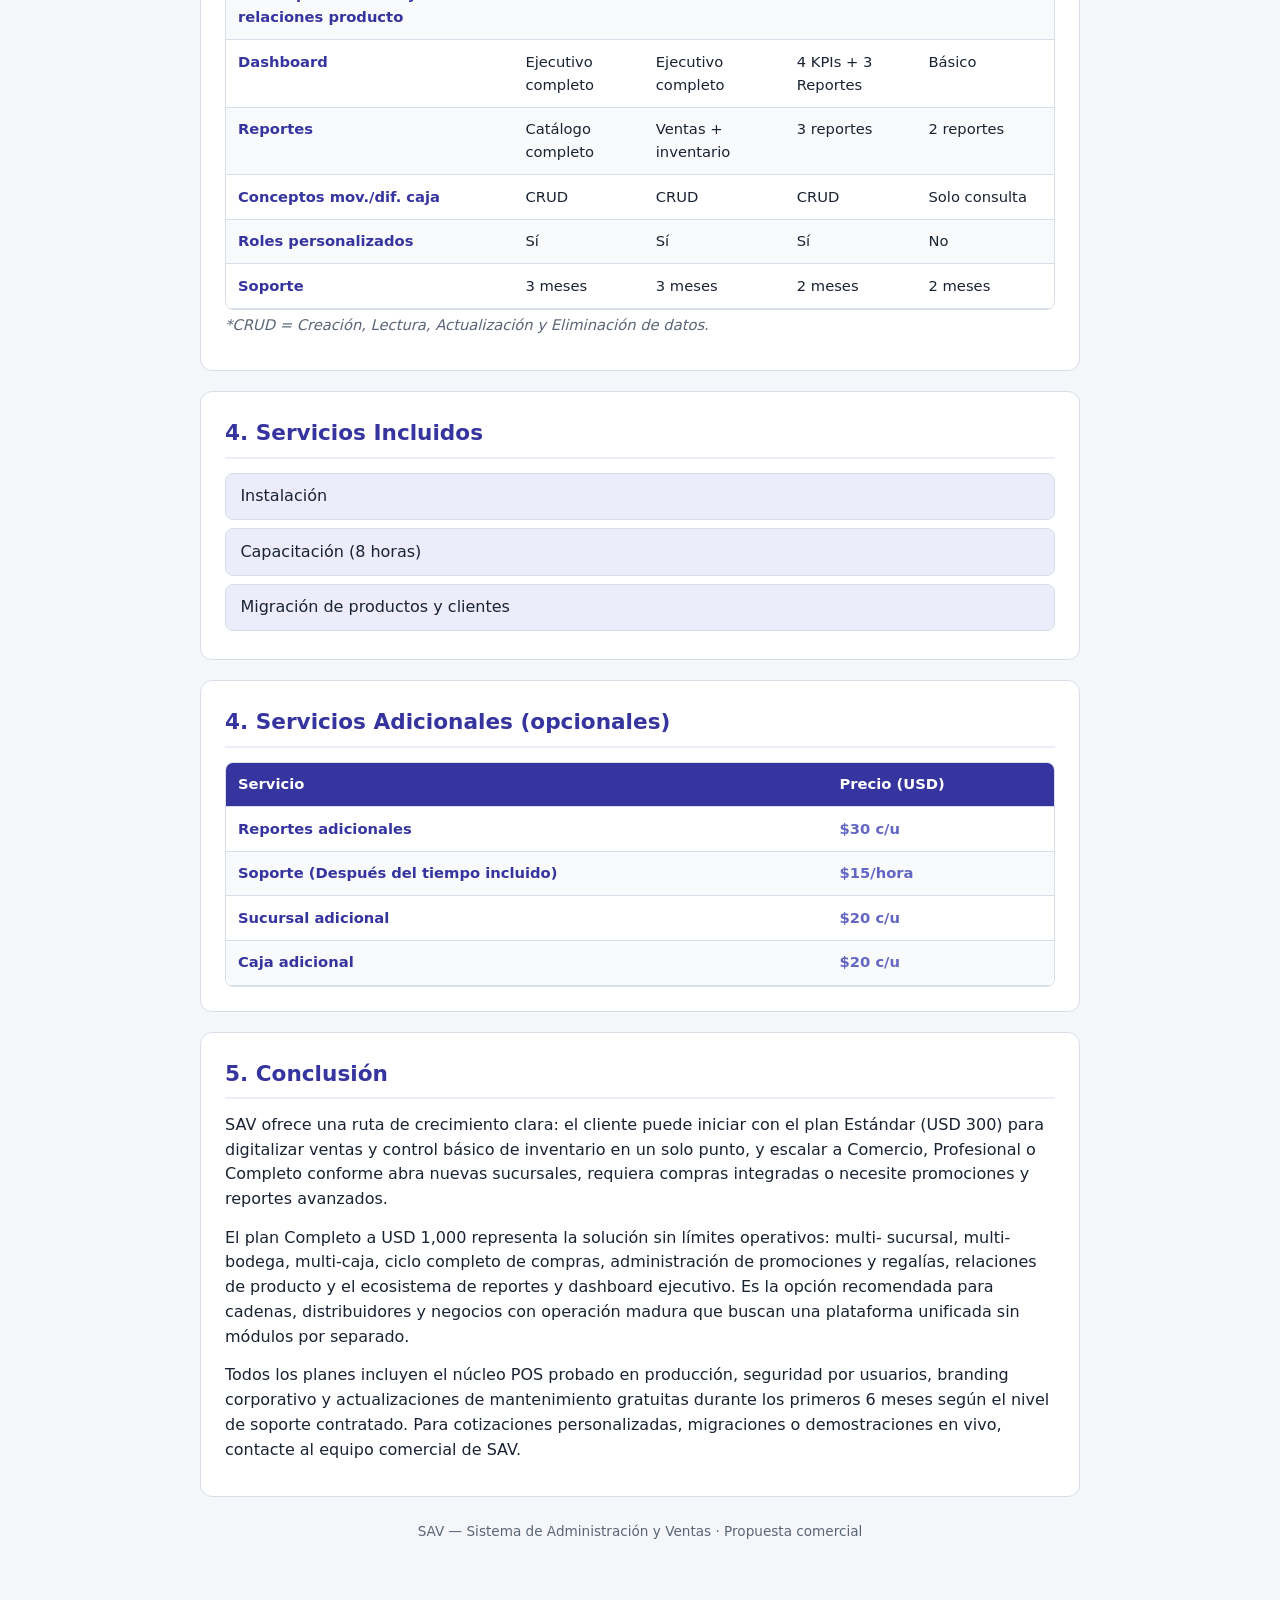
==== commit 0256e5d7: "Update oferta-comercial.html" ====
--- a/oferta-comercial.html
+++ b/oferta-comercial.html
@@ -206,8 +206,7 @@
       <p>
         Esta propuesta presenta cuatro niveles de licenciamiento — Completo,
         Profesional, Comercio y Estándar — que permiten adaptar la inversión al tamaño y
-        madurez operativa de cada cliente. El paquete Completo (USD 1,000) incluye todo
-        lo que el sistema.
+        madurez operativa de cada cliente. El paquete Completo (USD 1,000) incluye acceso a todos los beneficios que provee el sistema.
       </p>
       <p>
         Cada módulo descrito a continuación detalla su función operativa, el valor que
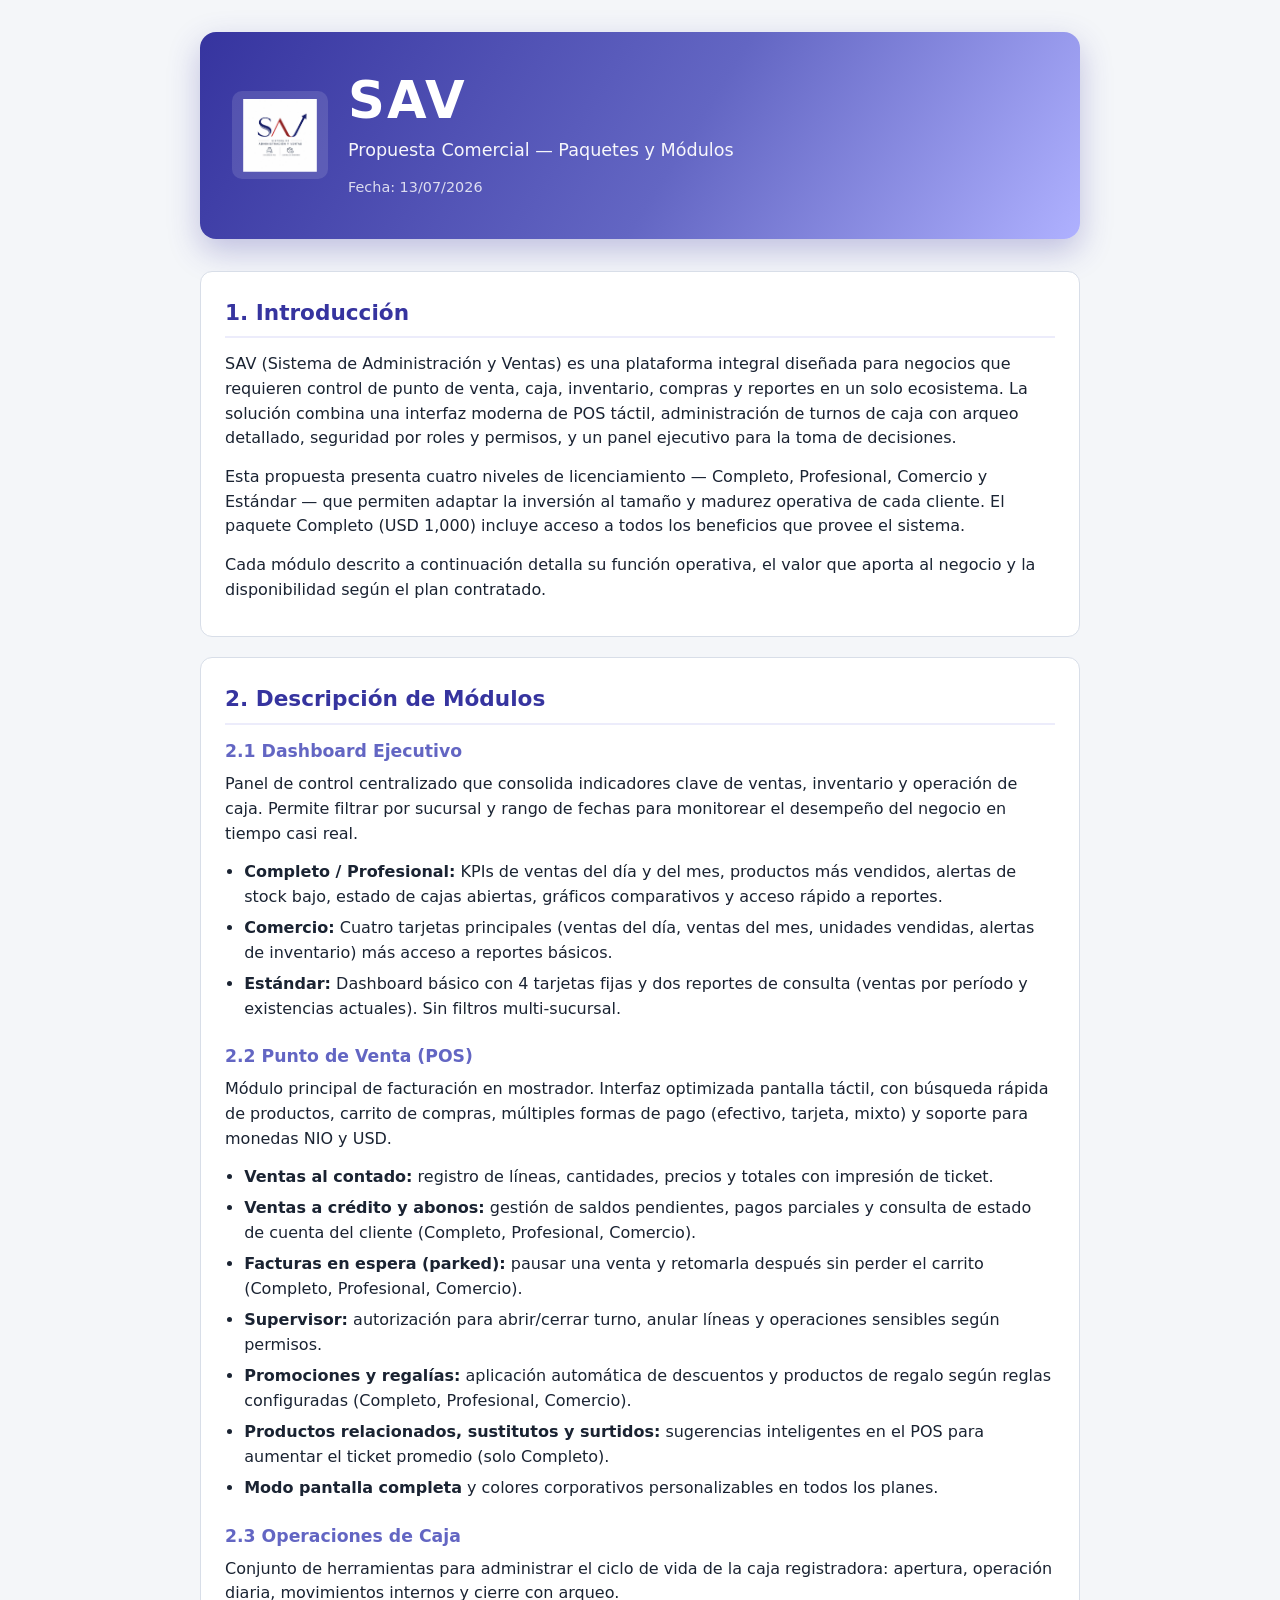
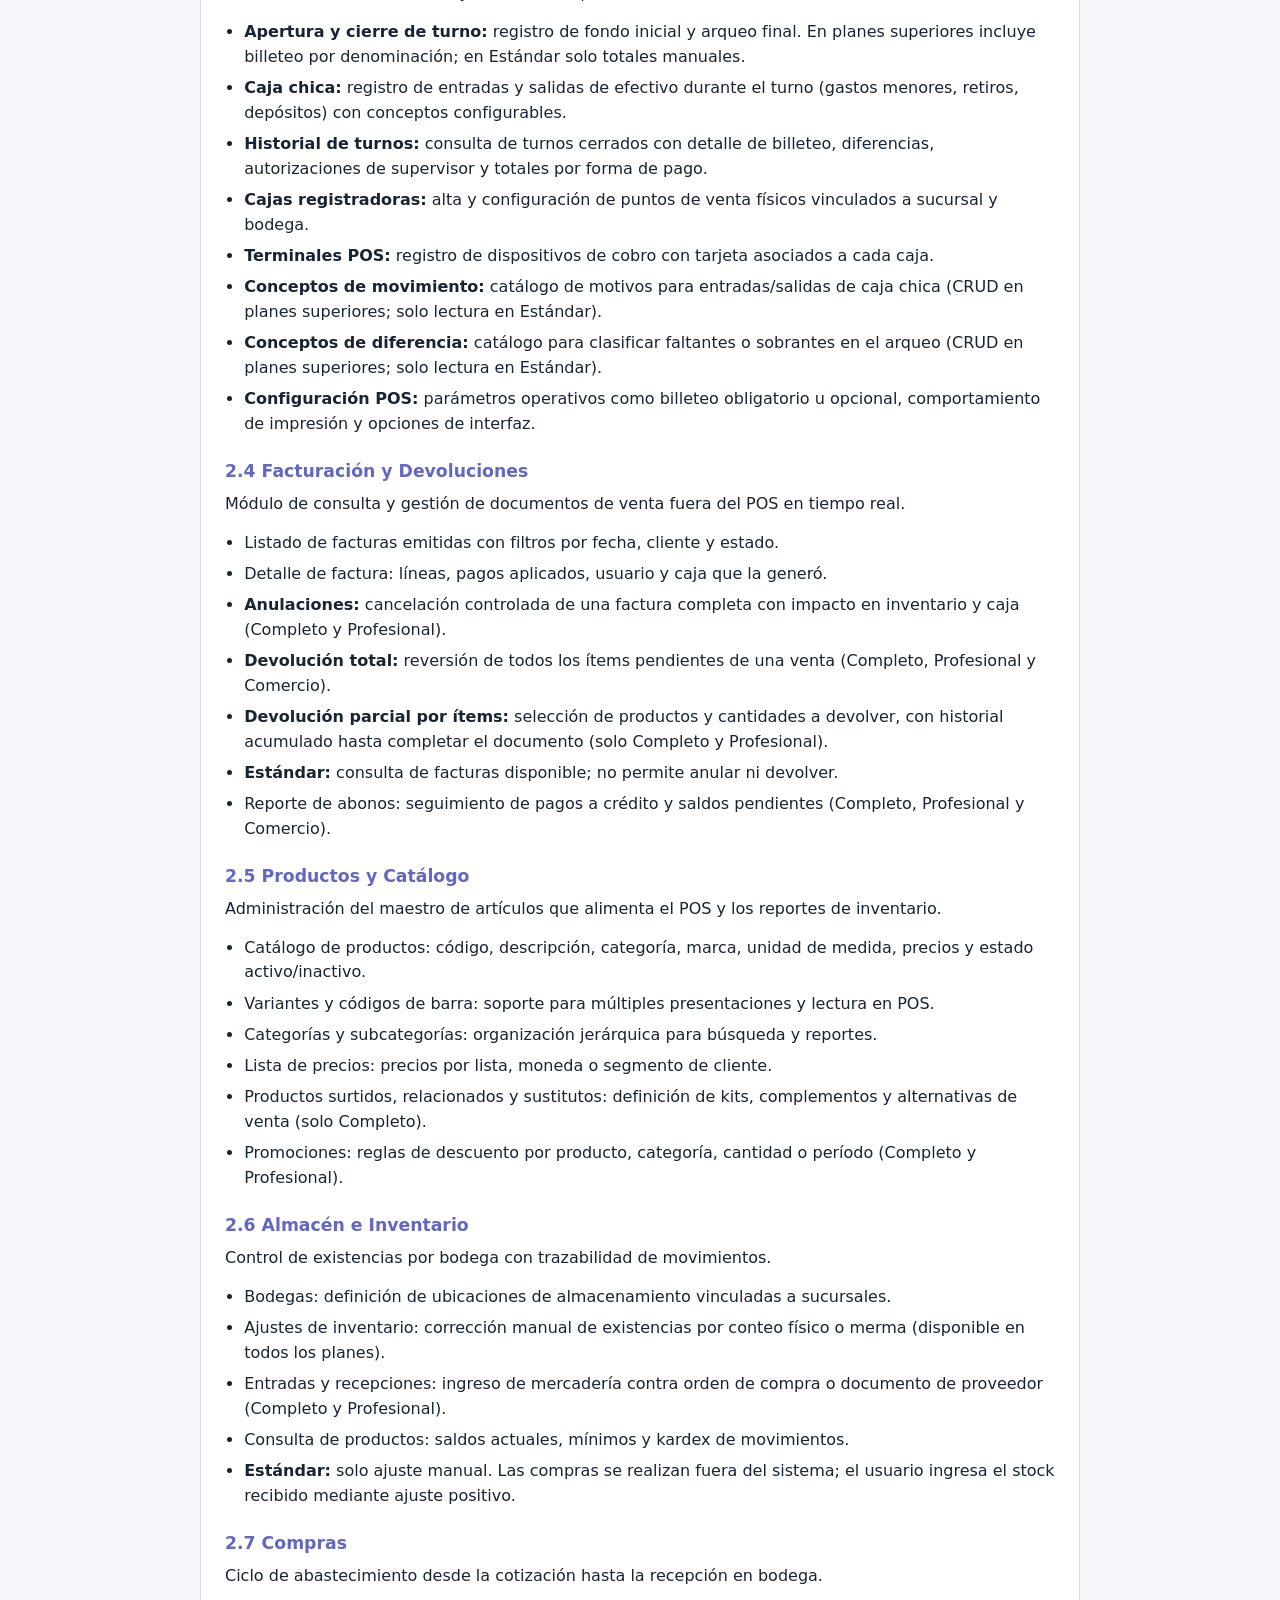
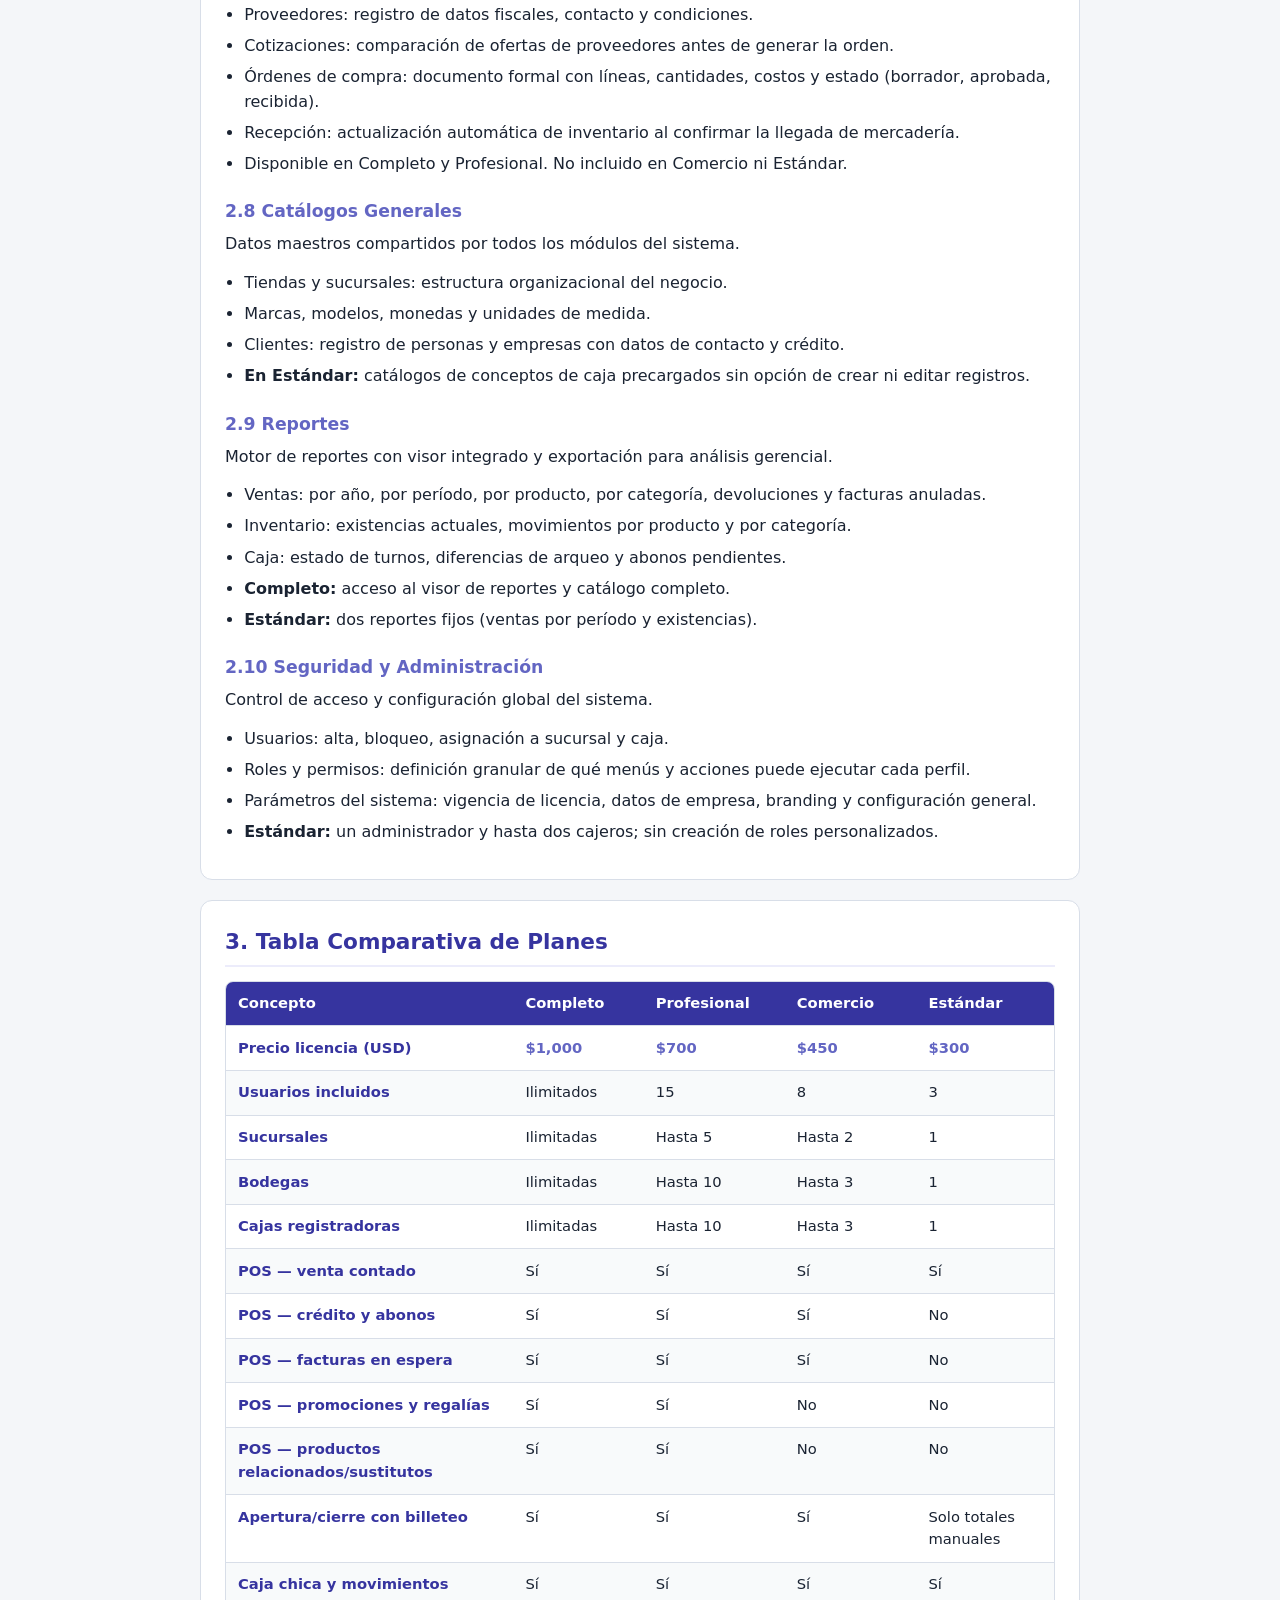
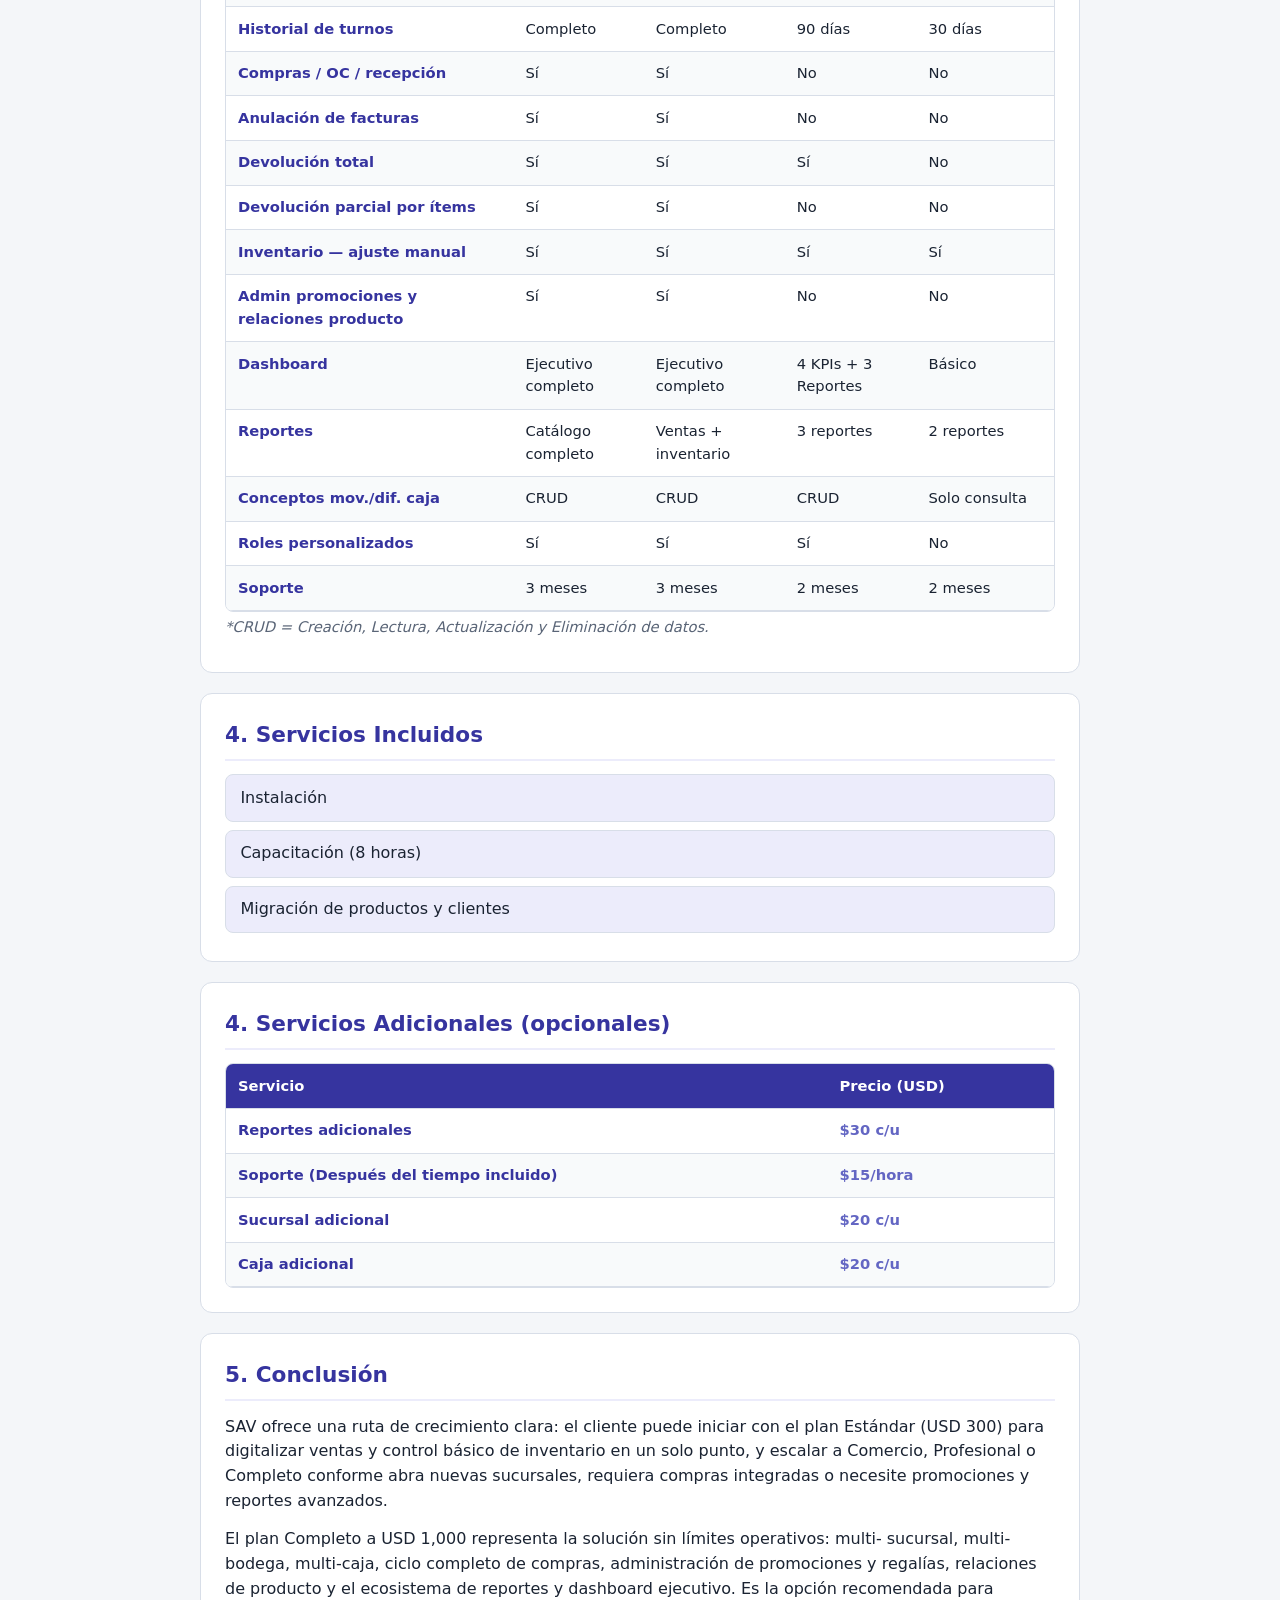
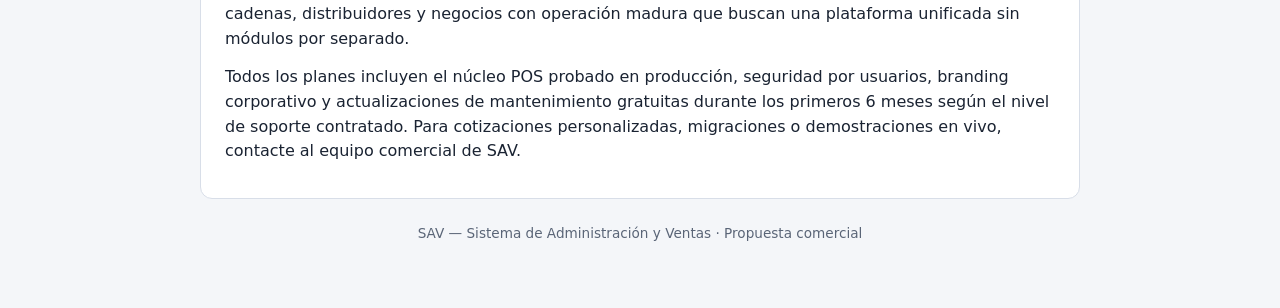
==== commit 69d322df: "Update oferta-comercial.html" ====
--- a/oferta-comercial.html
+++ b/oferta-comercial.html
@@ -268,8 +268,11 @@
       <ul>
         <li>Listado de facturas emitidas con filtros por fecha, cliente y estado.</li>
         <li>Detalle de factura: líneas, pagos aplicados, usuario y caja que la generó.</li>
-        <li>Devoluciones y anulaciones: reversión controlada de ventas con impacto en inventario y caja (Completo y Profesional).</li>
-        <li>Reporte de abonos: seguimiento de pagos a crédito y saldos pendientes (Completo y Profesional).</li>
+        <li><strong>Anulaciones:</strong> cancelación controlada de una factura completa con impacto en inventario y caja (Completo y Profesional).</li>
+        <li><strong>Devolución total:</strong> reversión de todos los ítems pendientes de una venta (Completo, Profesional y Comercio).</li>
+        <li><strong>Devolución parcial por ítems:</strong> selección de productos y cantidades a devolver, con historial acumulado hasta completar el documento (solo Completo y Profesional).</li>
+        <li><strong>Estándar:</strong> consulta de facturas disponible; no permite anular ni devolver.</li>
+        <li>Reporte de abonos: seguimiento de pagos a crédito y saldos pendientes (Completo, Profesional y Comercio).</li>
       </ul>
 
       <h3>2.5 Productos y Catálogo</h3>
@@ -378,6 +381,9 @@
             <tr><td>Caja chica y movimientos</td><td>Sí</td><td>Sí</td><td>Sí</td><td>Sí</td></tr>
             <tr><td>Historial de turnos</td><td>Completo</td><td>Completo</td><td>90 días</td><td>30 días</td></tr>
             <tr><td>Compras / OC / recepción</td><td>Sí</td><td>Sí</td><td>No</td><td>No</td></tr>
+            <tr><td>Anulación de facturas</td><td>Sí</td><td>Sí</td><td>No</td><td>No</td></tr>
+            <tr><td>Devolución total</td><td>Sí</td><td>Sí</td><td>Sí</td><td>No</td></tr>
+            <tr><td>Devolución parcial por ítems</td><td>Sí</td><td>Sí</td><td>No</td><td>No</td></tr>
             <tr><td>Inventario — ajuste manual</td><td>Sí</td><td>Sí</td><td>Sí</td><td>Sí</td></tr>
             <tr><td>Admin promociones y relaciones producto</td><td>Sí</td><td>Sí</td><td>No</td><td>No</td></tr>
             <tr>
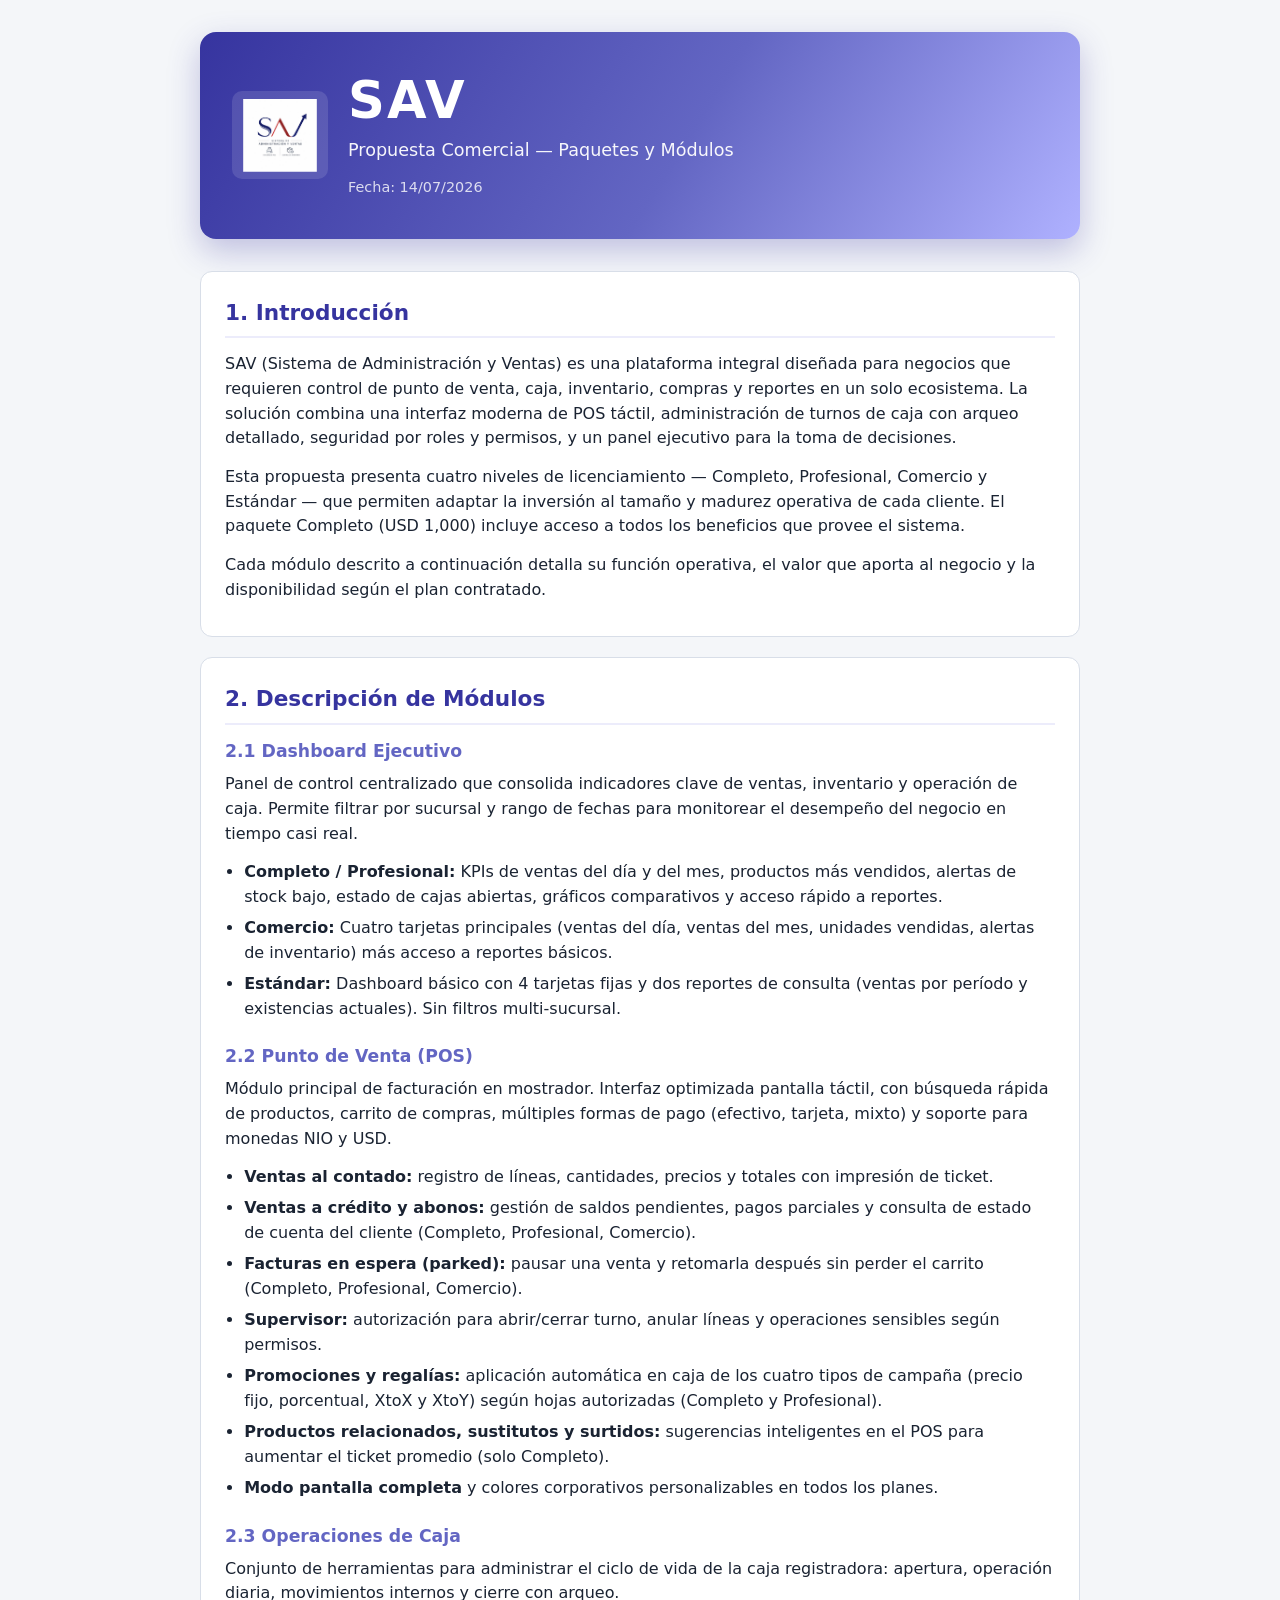
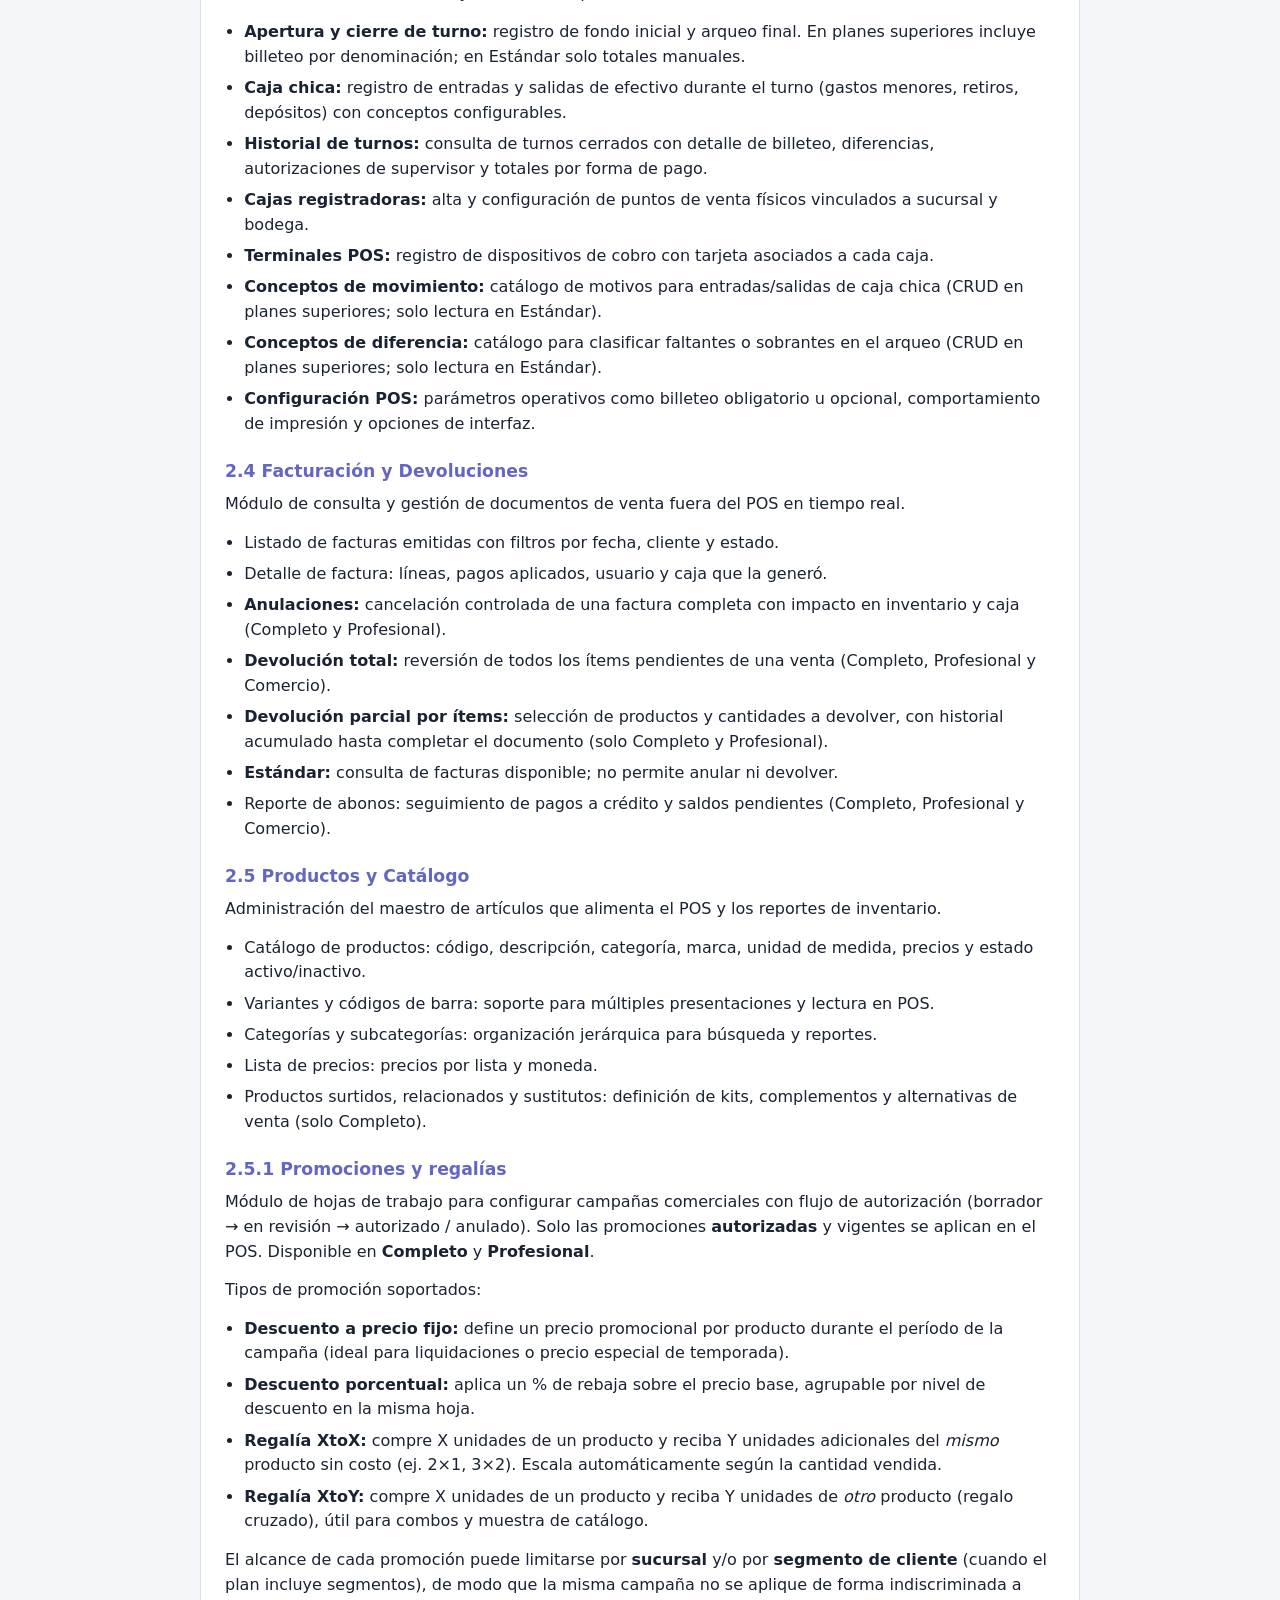
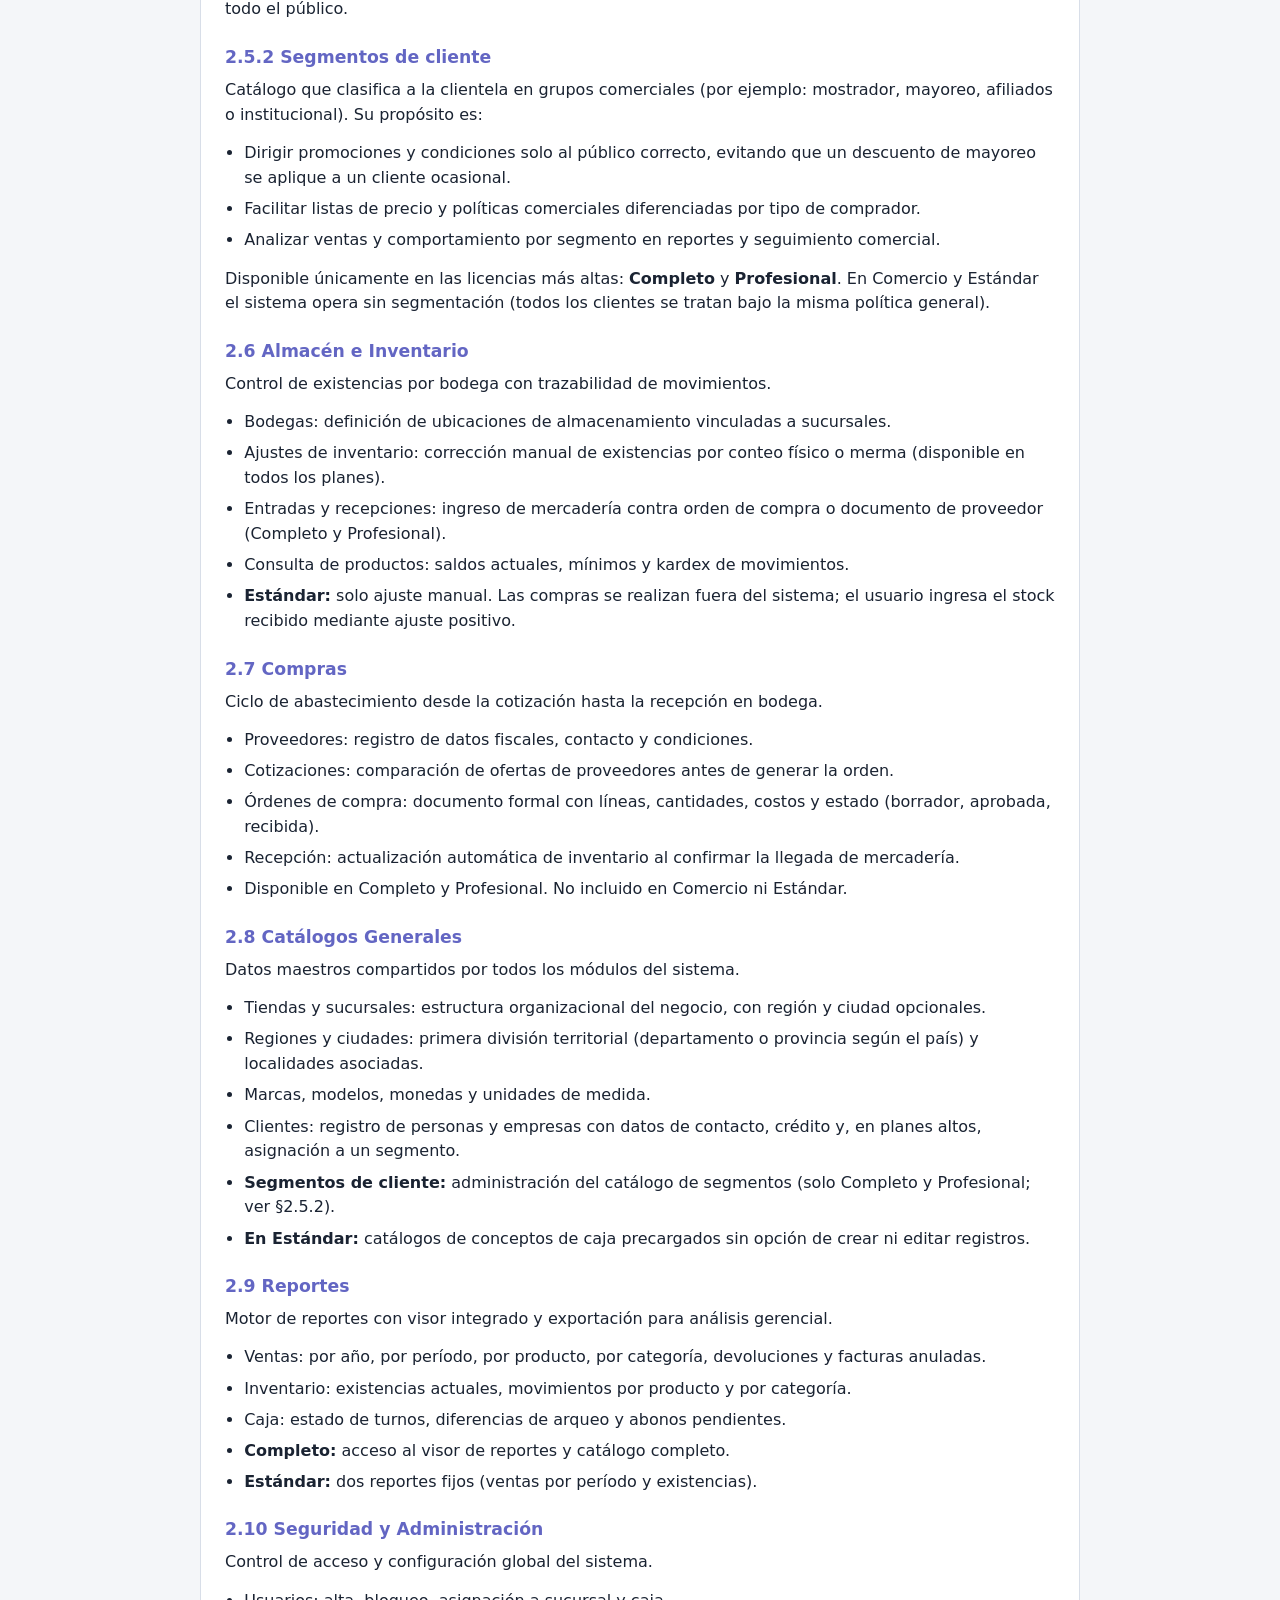
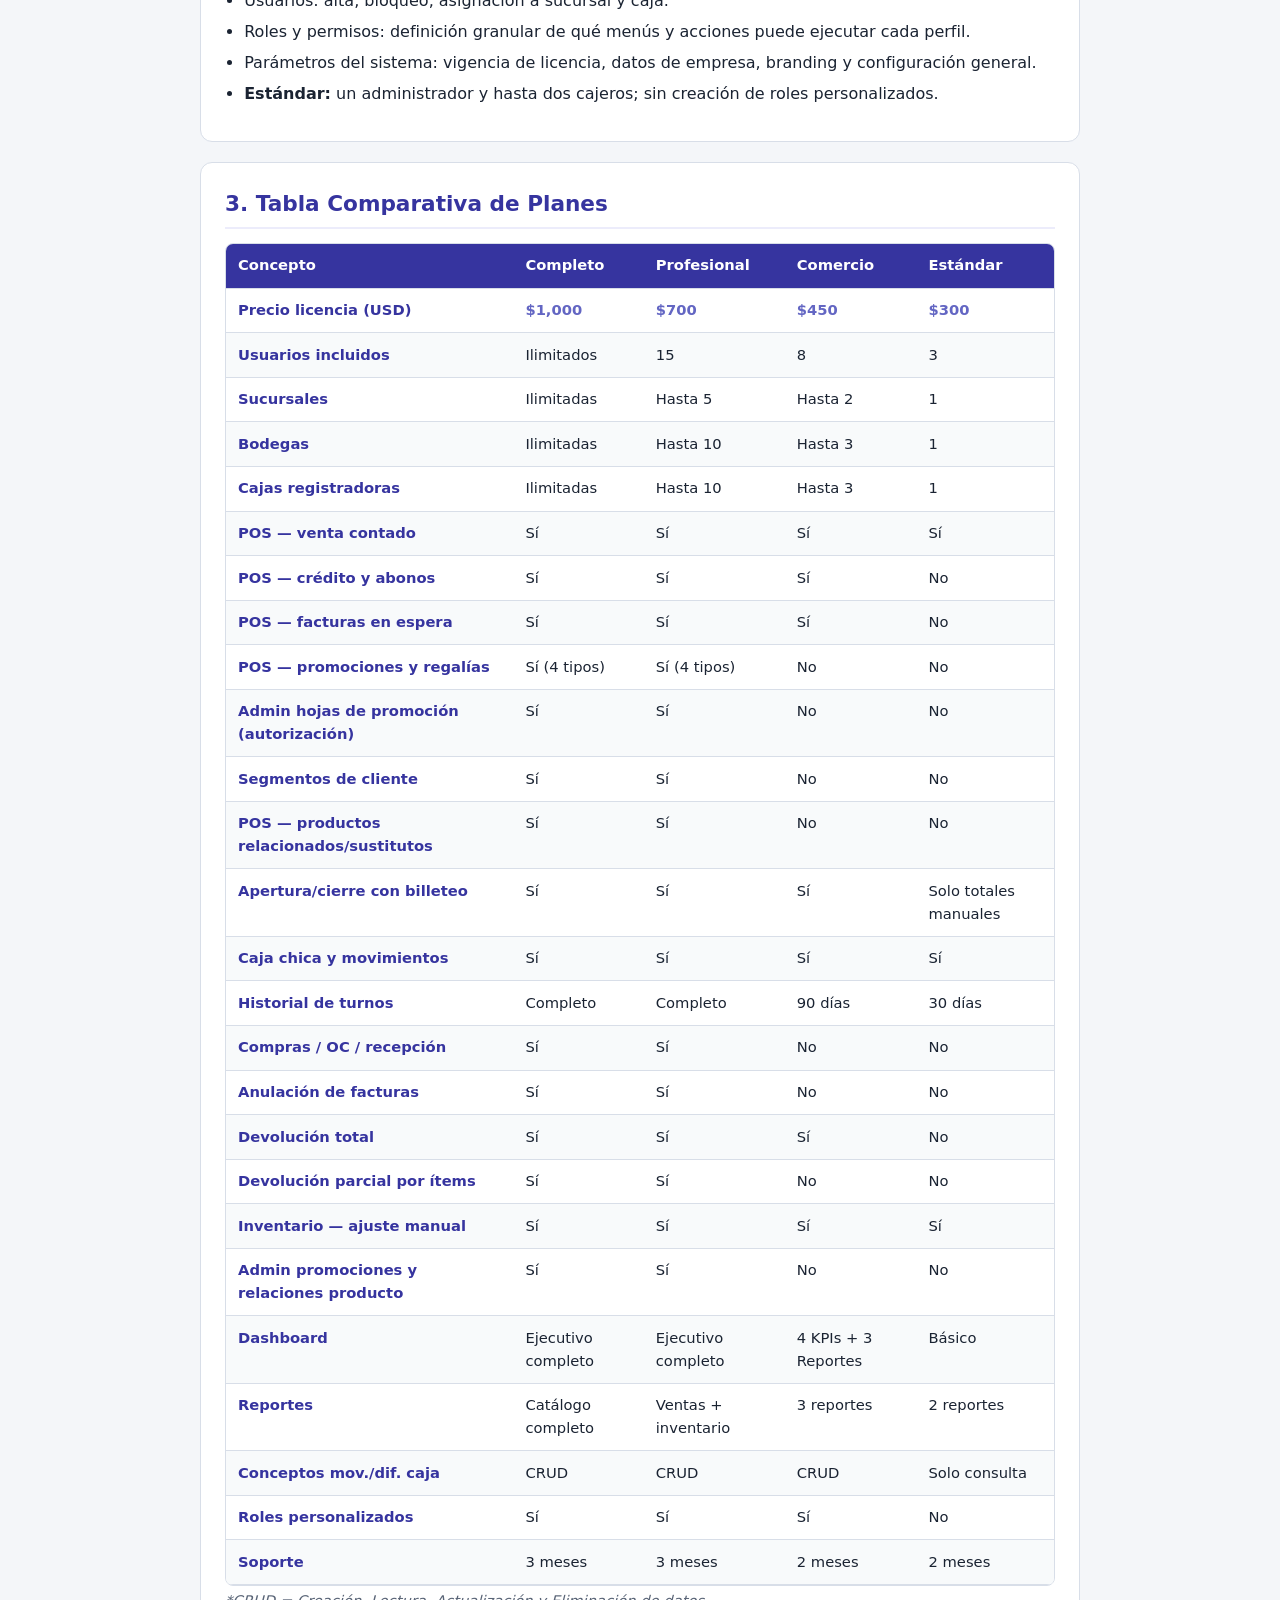
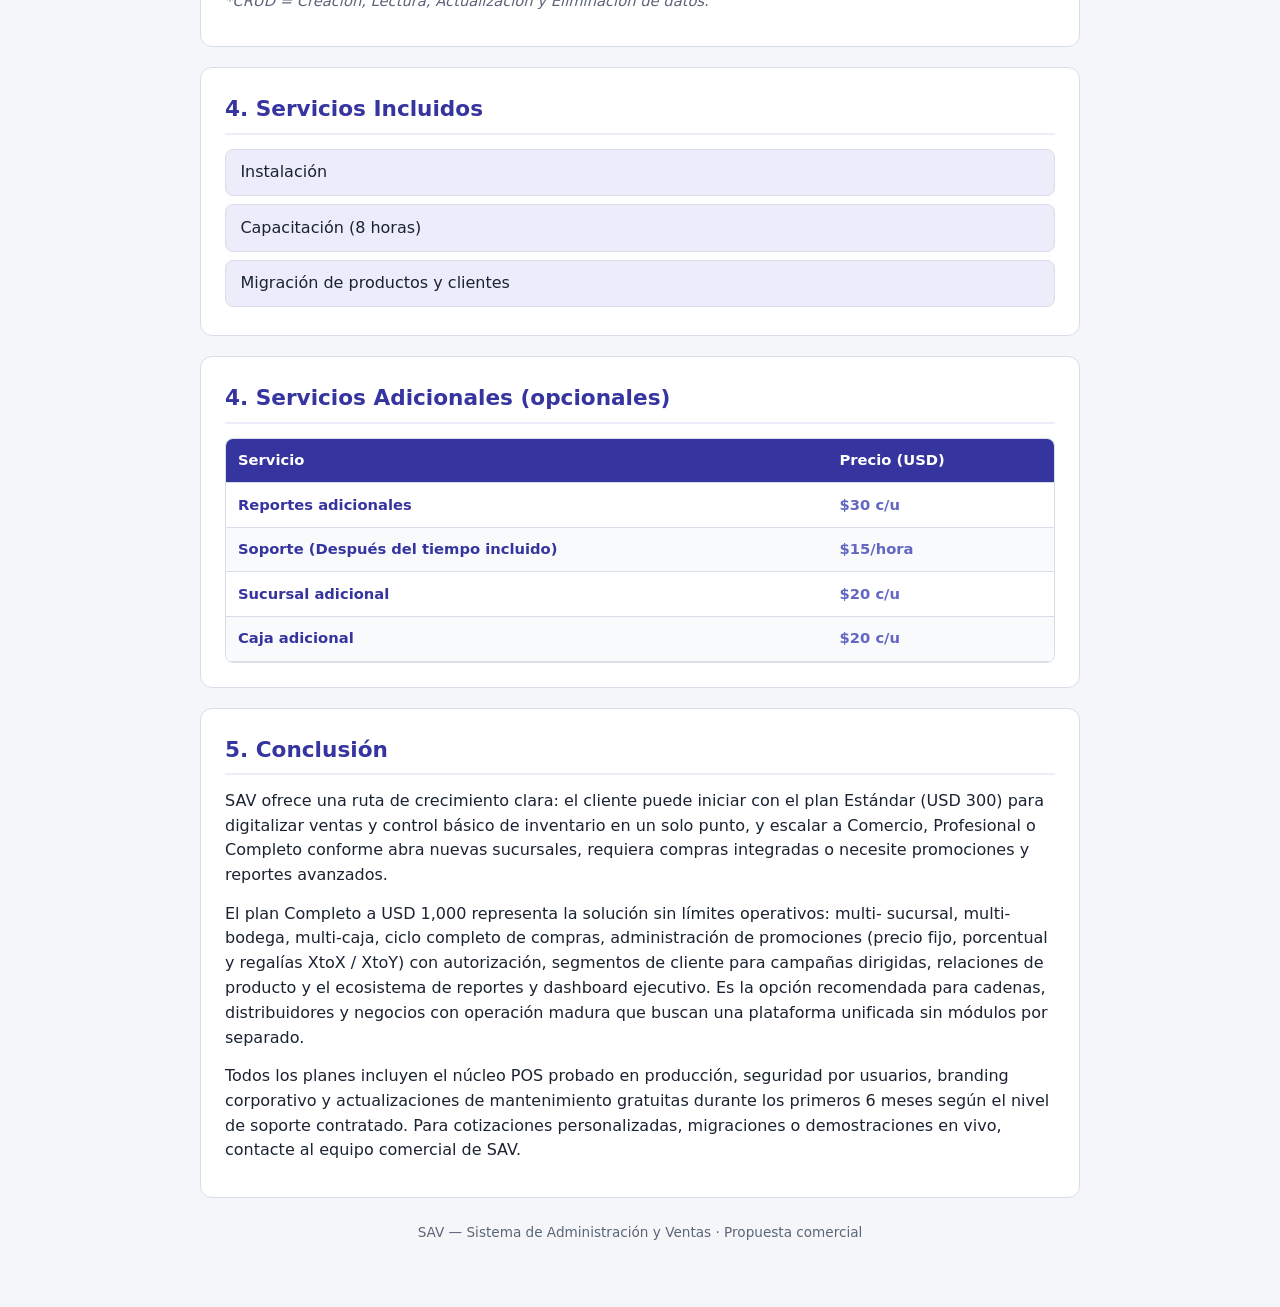
==== commit 9071c344: "Update oferta-comercial.html" ====
--- a/oferta-comercial.html
+++ b/oferta-comercial.html
@@ -189,7 +189,7 @@
         <div class="brand-text">
           <h1>SAV</h1>
           <p>Propuesta Comercial — Paquetes y Módulos</p>
-          <div class="date">Fecha: 13/07/2026</div>
+          <div class="date">Fecha: 14/07/2026</div>
         </div>
       </div>
     </header>
@@ -240,7 +240,7 @@
         <li><strong>Ventas a crédito y abonos:</strong> gestión de saldos pendientes, pagos parciales y consulta de estado de cuenta del cliente (Completo, Profesional, Comercio).</li>
         <li><strong>Facturas en espera (parked):</strong> pausar una venta y retomarla después sin perder el carrito (Completo, Profesional, Comercio).</li>
         <li><strong>Supervisor:</strong> autorización para abrir/cerrar turno, anular líneas y operaciones sensibles según permisos.</li>
-        <li><strong>Promociones y regalías:</strong> aplicación automática de descuentos y productos de regalo según reglas configuradas (Completo, Profesional, Comercio).</li>
+        <li><strong>Promociones y regalías:</strong> aplicación automática en caja de los cuatro tipos de campaña (precio fijo, porcentual, XtoX y XtoY) según hojas autorizadas (Completo y Profesional).</li>
         <li><strong>Productos relacionados, sustitutos y surtidos:</strong> sugerencias inteligentes en el POS para aumentar el ticket promedio (solo Completo).</li>
         <li><strong>Modo pantalla completa</strong> y colores corporativos personalizables en todos los planes.</li>
       </ul>
@@ -283,10 +283,45 @@
         <li>Catálogo de productos: código, descripción, categoría, marca, unidad de medida, precios y estado activo/inactivo.</li>
         <li>Variantes y códigos de barra: soporte para múltiples presentaciones y lectura en POS.</li>
         <li>Categorías y subcategorías: organización jerárquica para búsqueda y reportes.</li>
-        <li>Lista de precios: precios por lista, moneda o segmento de cliente.</li>
+        <li>Lista de precios: precios por lista y moneda.</li>
         <li>Productos surtidos, relacionados y sustitutos: definición de kits, complementos y alternativas de venta (solo Completo).</li>
-        <li>Promociones: reglas de descuento por producto, categoría, cantidad o período (Completo y Profesional).</li>
-      </ul>
+      </ul>
+
+      <h3>2.5.1 Promociones y regalías</h3>
+      <p>
+        Módulo de hojas de trabajo para configurar campañas comerciales con flujo de
+        autorización (borrador → en revisión → autorizado / anulado). Solo las promociones
+        <strong>autorizadas</strong> y vigentes se aplican en el POS. Disponible en
+        <strong>Completo</strong> y <strong>Profesional</strong>.
+      </p>
+      <p>Tipos de promoción soportados:</p>
+      <ul>
+        <li><strong>Descuento a precio fijo:</strong> define un precio promocional por producto durante el período de la campaña (ideal para liquidaciones o precio especial de temporada).</li>
+        <li><strong>Descuento porcentual:</strong> aplica un % de rebaja sobre el precio base, agrupable por nivel de descuento en la misma hoja.</li>
+        <li><strong>Regalía XtoX:</strong> compre X unidades de un producto y reciba Y unidades adicionales del <em>mismo</em> producto sin costo (ej. 2×1, 3×2). Escala automáticamente según la cantidad vendida.</li>
+        <li><strong>Regalía XtoY:</strong> compre X unidades de un producto y reciba Y unidades de <em>otro</em> producto (regalo cruzado), útil para combos y muestra de catálogo.</li>
+      </ul>
+      <p>
+        El alcance de cada promoción puede limitarse por <strong>sucursal</strong> y/o por
+        <strong>segmento de cliente</strong> (cuando el plan incluye segmentos), de modo que
+        la misma campaña no se aplique de forma indiscriminada a todo el público.
+      </p>
+
+      <h3>2.5.2 Segmentos de cliente</h3>
+      <p>
+        Catálogo que clasifica a la clientela en grupos comerciales (por ejemplo: mostrador,
+        mayoreo, afiliados o institucional). Su propósito es:
+      </p>
+      <ul>
+        <li>Dirigir promociones y condiciones solo al público correcto, evitando que un descuento de mayoreo se aplique a un cliente ocasional.</li>
+        <li>Facilitar listas de precio y políticas comerciales diferenciadas por tipo de comprador.</li>
+        <li>Analizar ventas y comportamiento por segmento en reportes y seguimiento comercial.</li>
+      </ul>
+      <p>
+        Disponible únicamente en las licencias más altas: <strong>Completo</strong> y
+        <strong>Profesional</strong>. En Comercio y Estándar el sistema opera sin segmentación
+        (todos los clientes se tratan bajo la misma política general).
+      </p>
 
       <h3>2.6 Almacén e Inventario</h3>
       <p>
@@ -317,9 +352,11 @@
         Datos maestros compartidos por todos los módulos del sistema.
       </p>
       <ul>
-        <li>Tiendas y sucursales: estructura organizacional del negocio.</li>
+        <li>Tiendas y sucursales: estructura organizacional del negocio, con región y ciudad opcionales.</li>
+        <li>Regiones y ciudades: primera división territorial (departamento o provincia según el país) y localidades asociadas.</li>
         <li>Marcas, modelos, monedas y unidades de medida.</li>
-        <li>Clientes: registro de personas y empresas con datos de contacto y crédito.</li>
+        <li>Clientes: registro de personas y empresas con datos de contacto, crédito y, en planes altos, asignación a un segmento.</li>
+        <li><strong>Segmentos de cliente:</strong> administración del catálogo de segmentos (solo Completo y Profesional; ver §2.5.2).</li>
         <li><strong>En Estándar:</strong> catálogos de conceptos de caja precargados sin opción de crear ni editar registros.</li>
       </ul>
 
@@ -375,7 +412,9 @@
             <tr><td>POS — venta contado</td><td>Sí</td><td>Sí</td><td>Sí</td><td>Sí</td></tr>
             <tr><td>POS — crédito y abonos</td><td>Sí</td><td>Sí</td><td>Sí</td><td>No</td></tr>
             <tr><td>POS — facturas en espera</td><td>Sí</td><td>Sí</td><td>Sí</td><td>No</td></tr>
-            <tr><td>POS — promociones y regalías</td><td>Sí</td><td>Sí</td><td>No</td><td>No</td></tr>
+            <tr><td>POS — promociones y regalías</td><td>Sí (4 tipos)</td><td>Sí (4 tipos)</td><td>No</td><td>No</td></tr>
+            <tr><td>Admin hojas de promoción (autorización)</td><td>Sí</td><td>Sí</td><td>No</td><td>No</td></tr>
+            <tr><td>Segmentos de cliente</td><td>Sí</td><td>Sí</td><td>No</td><td>No</td></tr>
             <tr><td>POS — productos relacionados/sustitutos</td><td>Sí</td><td>Sí</td><td>No</td><td>No</td></tr>
             <tr><td>Apertura/cierre con billeteo</td><td>Sí</td><td>Sí</td><td>Sí</td><td>Solo totales manuales</td></tr>
             <tr><td>Caja chica y movimientos</td><td>Sí</td><td>Sí</td><td>Sí</td><td>Sí</td></tr>
@@ -456,10 +495,11 @@
       <p>
         El plan Completo a USD 1,000 representa la solución sin límites operativos: multi-
         sucursal, multi-bodega, multi-caja, ciclo completo de compras, administración de
-        promociones y regalías, relaciones de producto y el ecosistema de reportes y
-        dashboard ejecutivo. Es la opción recomendada para cadenas, distribuidores y
-        negocios con operación madura que buscan una plataforma unificada sin módulos
-        por separado.
+        promociones (precio fijo, porcentual y regalías XtoX / XtoY) con autorización,
+        segmentos de cliente para campañas dirigidas, relaciones de producto y el ecosistema
+        de reportes y dashboard ejecutivo. Es la opción recomendada para cadenas,
+        distribuidores y negocios con operación madura que buscan una plataforma unificada
+        sin módulos por separado.
       </p>
       <p>
         Todos los planes incluyen el núcleo POS probado en producción, seguridad por
